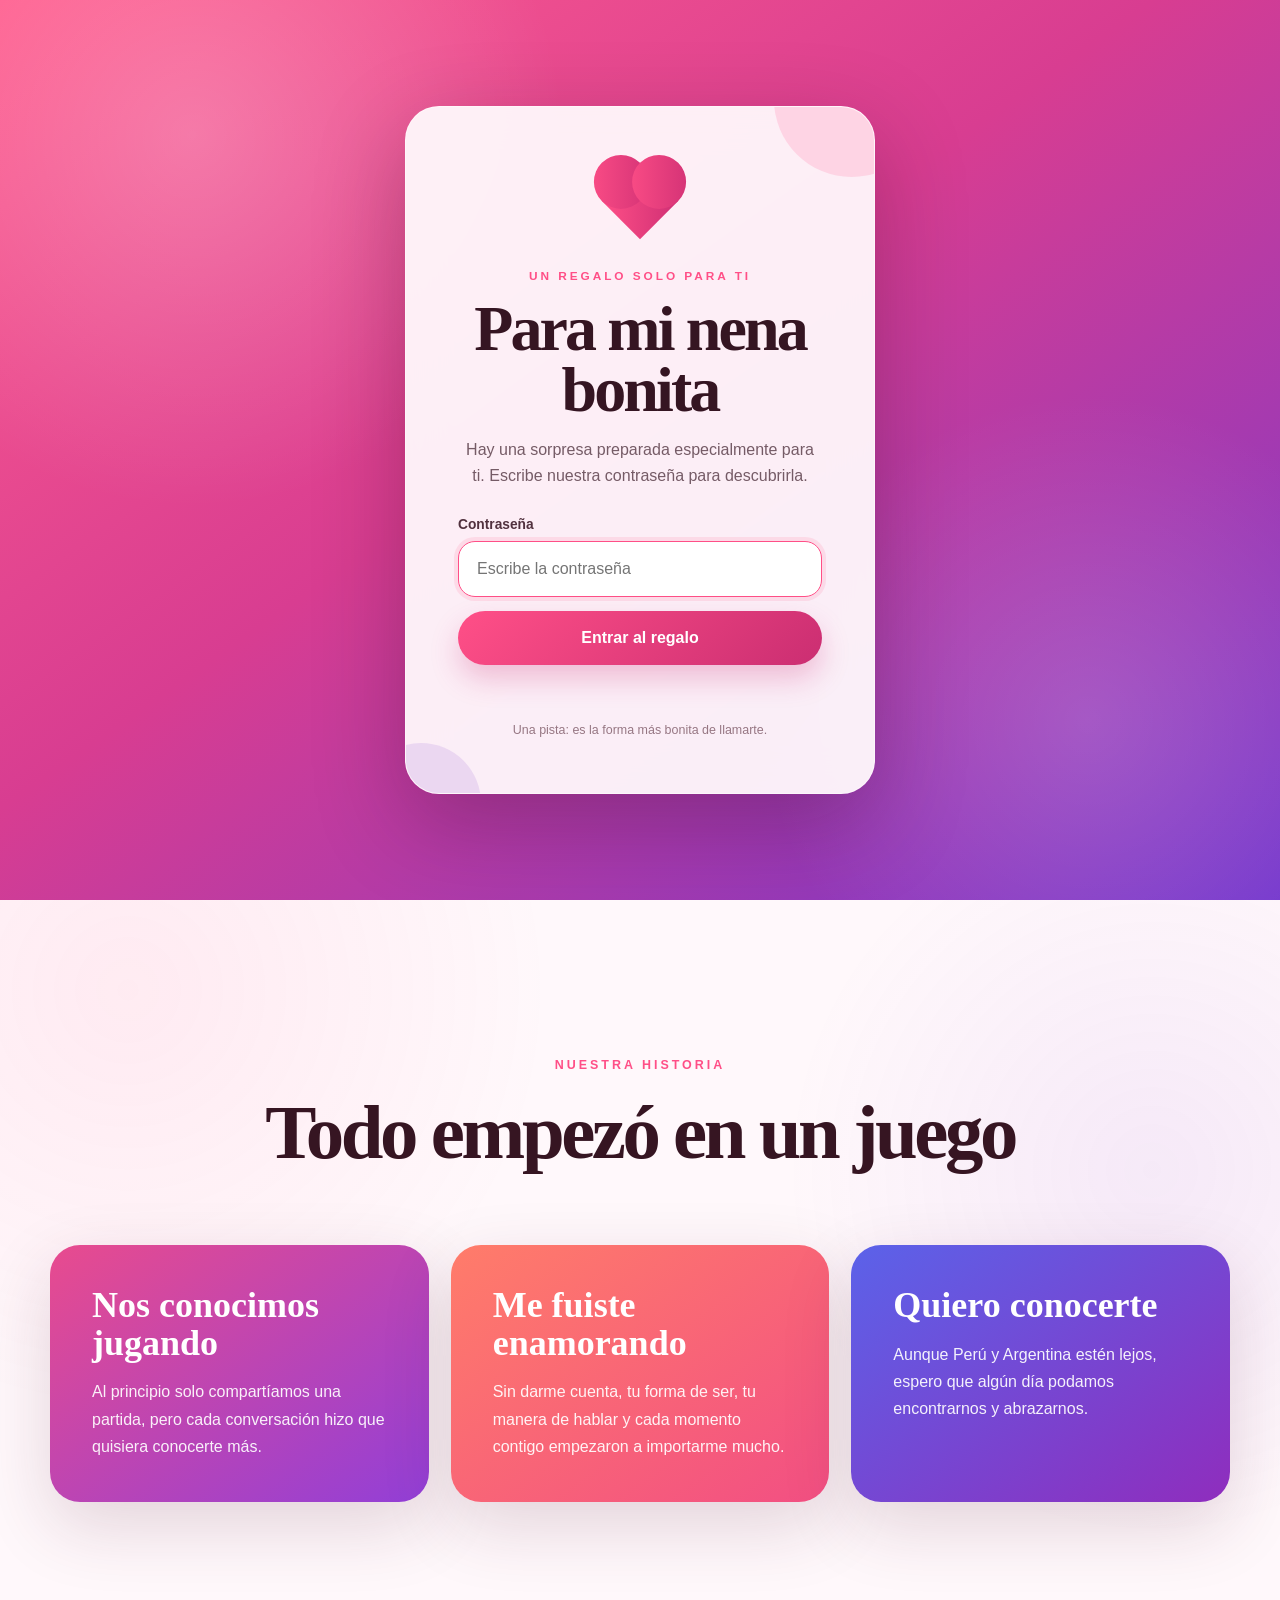
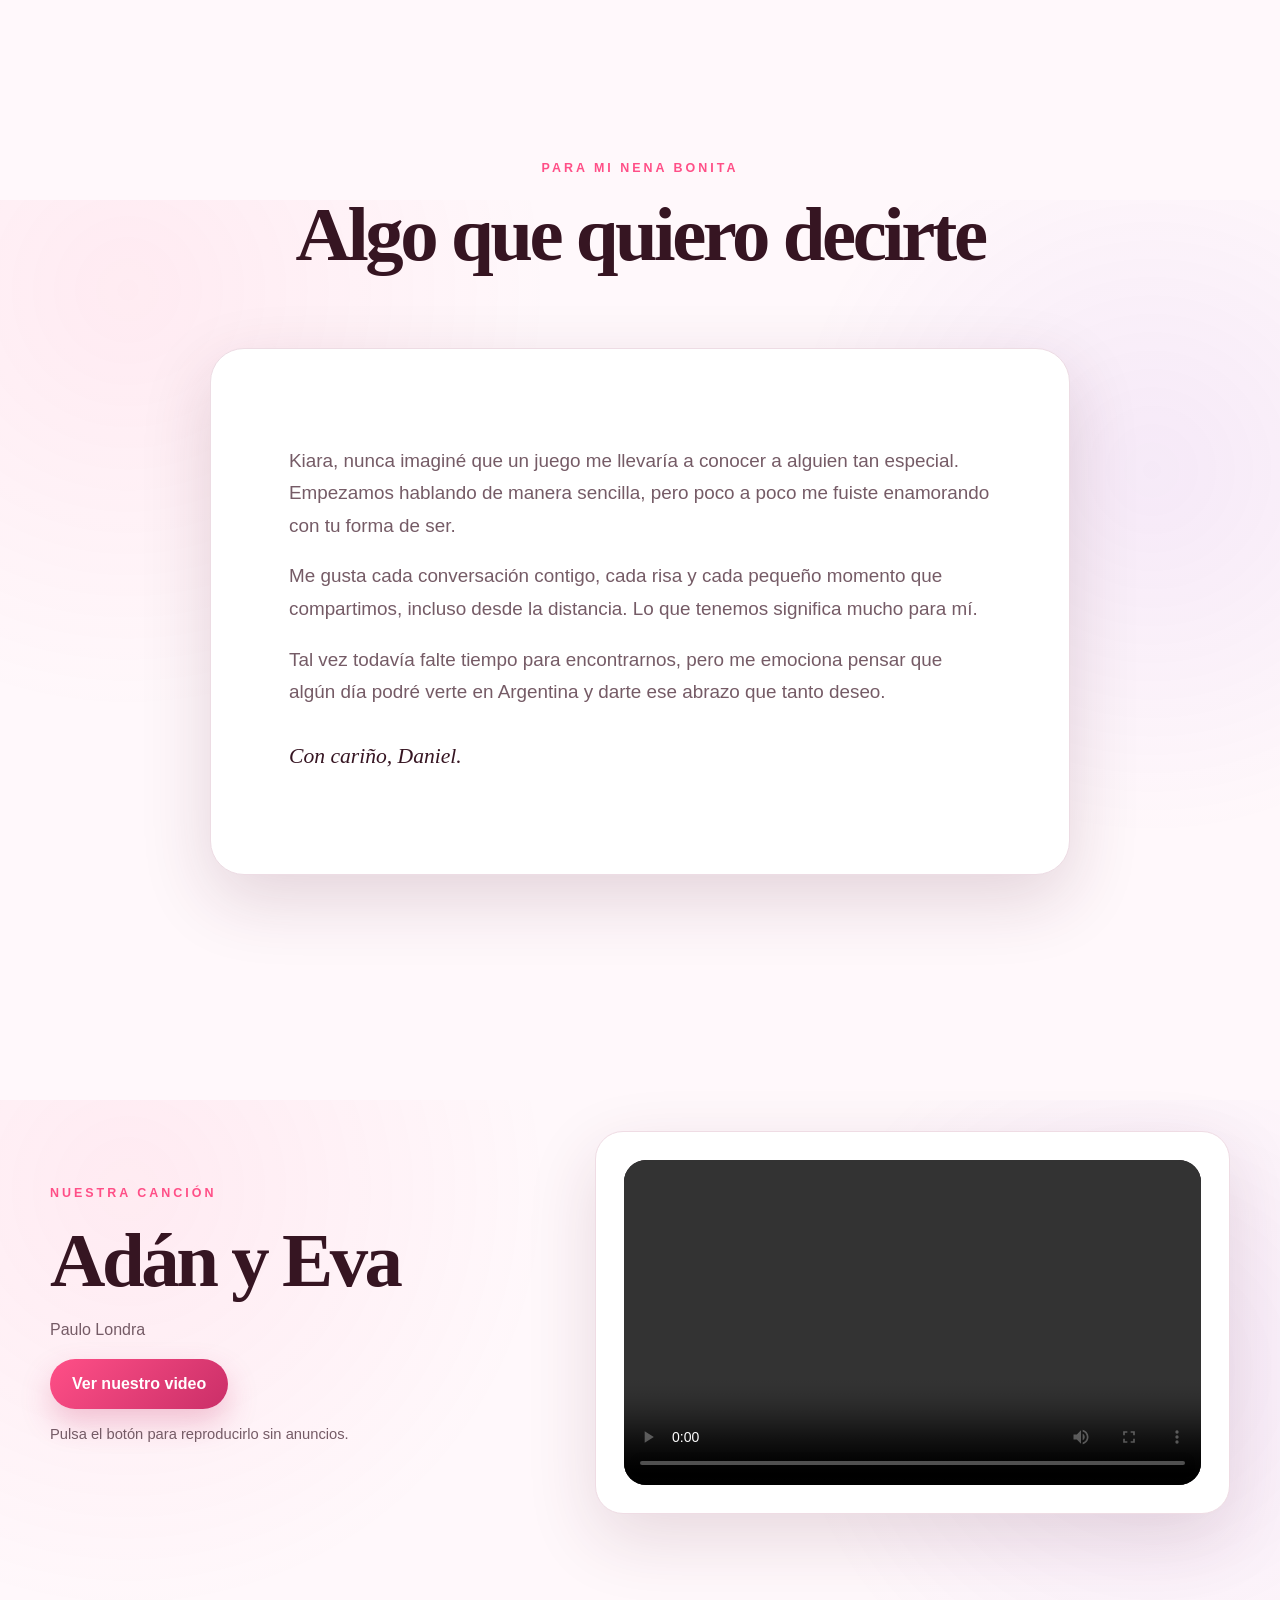
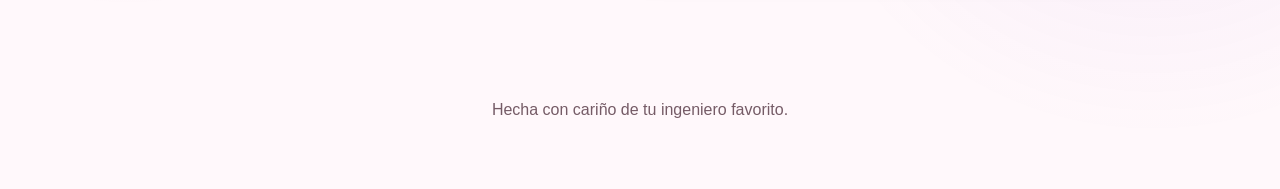
==== index.html @ cc683fae "Reemplazar por el video correcto de Paulo Londra" ====
<!doctype html>
<html lang="es">
<head>
    <meta charset="utf-8">
    <meta http-equiv="Cache-Control" content="no-cache, no-store, must-revalidate">
    <meta http-equiv="Pragma" content="no-cache">
    <meta http-equiv="Expires" content="0">
    <meta name="viewport" content="width=device-width, initial-scale=1, viewport-fit=cover">
    <meta name="theme-color" content="#ff4f87">
    <title>Para mi nena bonita</title>

    <style>
        :root {
            --bg: #fff8fb;
            --paper: #ffffff;
            --ink: #361522;
            --muted: #755b66;
            --pink: #ff4f87;
            --pink-dark: #ca2f68;
            --purple: #863bd4;
            --line: #eddce4;
            --shadow: 0 24px 70px rgba(82, 26, 51, 0.16);
        }

        * {
            box-sizing: border-box;
        }

        html {
            scroll-behavior: smooth;
            -webkit-text-size-adjust: 100%;
        }

        body {
            margin: 0;
            min-width: 280px;
            overflow-x: hidden;
            color: var(--ink);
            background:
                radial-gradient(circle at 10% 10%, rgba(255, 79, 135, 0.08), transparent 30%),
                radial-gradient(circle at 90% 30%, rgba(134, 59, 212, 0.08), transparent 28%),
                var(--bg);
            font-family: Arial, Helvetica, sans-serif;
        }

        a {
            color: inherit;
            text-decoration: none;
        }

        button {
            border: 0;
            cursor: pointer;
            font: inherit;
        }

        .topbar {
            position: sticky;
            top: 0;
            z-index: 20;
            display: flex;
            align-items: center;
            justify-content: space-between;
            gap: 16px;
            width: 100%;
            padding: 18px clamp(18px, 6vw, 90px);
            border-bottom: 1px solid rgba(54, 21, 34, 0.08);
            background: rgba(255, 248, 251, 0.94);
            backdrop-filter: blur(16px);
        }

        .brand {
            font-family: Georgia, "Times New Roman", serif;
            font-size: clamp(1.3rem, 3vw, 1.9rem);
            font-weight: 700;
        }

        .nav {
            display: flex;
            flex-wrap: wrap;
            align-items: center;
            justify-content: flex-end;
            gap: 12px;
        }

        .nav a {
            padding: 10px 14px;
            border-radius: 999px;
            background: var(--paper);
            border: 1px solid var(--line);
            font-size: 0.9rem;
            font-weight: 700;
        }

        .hero,
        .section {
            width: min(1180px, calc(100% - 32px));
            margin: 0 auto;
        }

        .hero {
            display: grid;
            grid-template-columns: 1.05fr 0.95fr;
            align-items: center;
            gap: clamp(30px, 6vw, 85px);
            min-height: calc(100vh - 78px);
            padding: clamp(65px, 9vw, 125px) 0;
        }

        .eyebrow {
            margin: 0 0 18px;
            color: var(--pink);
            font-size: 0.78rem;
            font-weight: 800;
            letter-spacing: 0.24em;
        }

        h1,
        h2,
        h3 {
            margin-top: 0;
            font-family: Georgia, "Times New Roman", serif;
        }

        h1 {
            margin-bottom: 24px;
            font-size: clamp(3.2rem, 8vw, 7rem);
            line-height: 0.92;
            letter-spacing: -0.055em;
        }

        h1 span {
            color: #9c1d64;
            font-style: italic;
        }

        h2 {
            margin-bottom: 18px;
            font-size: clamp(2.5rem, 6vw, 5rem);
            line-height: 0.98;
            letter-spacing: -0.045em;
        }

        h3 {
            margin-bottom: 10px;
            font-size: clamp(1.55rem, 3vw, 2.25rem);
            line-height: 1.05;
        }

        p {
            line-height: 1.7;
        }

        .lead {
            max-width: 690px;
            margin: 0;
            color: var(--muted);
            font-size: clamp(1.05rem, 2vw, 1.25rem);
        }

        .actions {
            display: flex;
            flex-wrap: wrap;
            gap: 14px;
            margin-top: 30px;
        }

        .primary,
        .secondary {
            display: inline-flex;
            align-items: center;
            justify-content: center;
            min-height: 50px;
            padding: 14px 22px;
            border-radius: 999px;
            font-weight: 700;
            text-align: center;
        }

        .primary {
            color: #ffffff;
            background: linear-gradient(135deg, var(--pink), var(--pink-dark));
            box-shadow: 0 14px 30px rgba(202, 47, 104, 0.25);
        }

        .secondary {
            background: var(--paper);
            border: 1px solid var(--line);
        }

        .hero-art {
            position: relative;
            display: grid;
            place-items: center;
            min-height: 470px;
            border-radius: 38px;
            overflow: hidden;
            background: linear-gradient(145deg, #e84a8d, #8a3bd7);
            box-shadow: var(--shadow);
        }

        .heart,
        .heart-small {
            position: relative;
            transform: rotate(-45deg);
            background: #fffafb;
        }

        .heart::before,
        .heart::after,
        .heart-small::before,
        .heart-small::after {
            content: "";
            position: absolute;
            border-radius: 50%;
            background: inherit;
        }

        .heart {
            width: 170px;
            height: 170px;
        }

        .heart::before {
            width: 170px;
            height: 170px;
            top: -85px;
            left: 0;
        }

        .heart::after {
            width: 170px;
            height: 170px;
            left: 85px;
            top: 0;
        }

        .heart-small {
            position: absolute;
            width: 28px;
            height: 28px;
            opacity: 0.85;
        }

        .heart-small::before,
        .heart-small::after {
            width: 28px;
            height: 28px;
        }

        .heart-small::before {
            top: -14px;
        }

        .heart-small::after {
            left: 14px;
        }

        .heart-small.one {
            top: 68px;
            right: 78px;
        }

        .heart-small.two {
            bottom: 100px;
            left: 65px;
        }

        .route {
            position: absolute;
            left: 34px;
            right: 34px;
            bottom: 28px;
            display: flex;
            align-items: center;
            gap: 12px;
            color: #ffffff;
            font-weight: 700;
        }

        .route-line {
            flex: 1;
            height: 1px;
            background: rgba(255, 255, 255, 0.65);
        }

        .section {
            padding: clamp(75px, 10vw, 135px) 0;
        }

        .section-heading {
            max-width: 900px;
            margin: 0 auto clamp(42px, 6vw, 75px);
            text-align: center;
        }

        .story-grid {
            display: grid;
            grid-template-columns: repeat(3, minmax(0, 1fr));
            gap: 22px;
        }

        .story-card {
            min-width: 0;
            padding: clamp(26px, 4vw, 42px);
            border-radius: 30px;
            color: #ffffff;
            box-shadow: var(--shadow);
        }

        .story-card:nth-child(1) {
            background: linear-gradient(145deg, #e84b8e, #923fd7);
        }

        .story-card:nth-child(2) {
            background: linear-gradient(145deg, #ff7c6a, #f24f83);
        }

        .story-card:nth-child(3) {
            background: linear-gradient(145deg, #5b62e9, #8f2dbd);
        }

        .story-card p {
            margin-bottom: 0;
            color: rgba(255, 255, 255, 0.92);
        }

        .letter {
            width: min(860px, 100%);
            margin: 0 auto;
            padding: clamp(32px, 7vw, 78px);
            border: 1px solid var(--line);
            border-radius: 34px;
            background: var(--paper);
            box-shadow: var(--shadow);
        }

        .letter p {
            color: var(--muted);
            font-size: clamp(1.03rem, 2vw, 1.18rem);
        }

        .signature {
            margin-top: 30px;
            color: var(--ink) !important;
            font-family: Georgia, "Times New Roman", serif;
            font-size: 1.35rem !important;
            font-style: italic;
        }

        .song {
            display: grid;
            grid-template-columns: 0.85fr 1.15fr;
            gap: clamp(30px, 6vw, 75px);
            align-items: center;
        }

        .song-copy > p:not(.eyebrow) {
            color: var(--muted);
        }

        .video {
            position: relative;
            width: 100%;
            aspect-ratio: 16 / 9;
            overflow: hidden;
            border-radius: 28px;
            background: linear-gradient(145deg, #ff6d91, #7d39d8);
            box-shadow: var(--shadow);
        }

        .video iframe {
            position: absolute;
            inset: 0;
            width: 100%;
            height: 100%;
            border: 0;
        }

        footer {
            padding: 38px 18px 50px;
            text-align: center;
            color: var(--muted);
        }

        @media (max-width: 900px) {
            .hero,
            .song {
                grid-template-columns: 1fr;
            }

            .hero {
                min-height: auto;
            }

            .story-grid {
                grid-template-columns: 1fr;
            }
        }

        @media (max-width: 650px) {
            .topbar {
                align-items: flex-start;
                padding: 15px 16px;
            }

            .nav {
                gap: 8px;
            }

            .nav a {
                padding: 9px 11px;
                font-size: 0.8rem;
            }

            .hero,
            .section {
                width: min(100% - 24px, 1180px);
            }

            .hero {
                padding: 58px 0;
            }

            h1 {
                font-size: clamp(3rem, 17vw, 5rem);
            }

            .actions {
                flex-direction: column;
            }

            .primary,
            .secondary {
                width: 100%;
            }

            .hero-art {
                min-height: 330px;
                border-radius: 26px;
            }

            .heart {
                width: 105px;
                height: 105px;
            }

            .heart::before,
            .heart::after {
                width: 105px;
                height: 105px;
            }

            .heart::before {
                top: -52px;
            }

            .heart::after {
                left: 52px;
            }

            .route {
                left: 20px;
                right: 20px;
                bottom: 22px;
                font-size: 0.85rem;
            }

            .section {
                padding: 75px 0;
            }

            .letter,
            .story-card,
            .video {
                border-radius: 23px;
            }
        }
    
/* LOGIN-KIARA-CSS-INICIO */

body.login-locked {
    height: 100vh;
    overflow: hidden;
}

.login-gate {
    position: fixed;
    inset: 0;
    z-index: 99999;
    display: grid;
    place-items: center;
    padding: 22px;
    overflow-y: auto;
    background:
        radial-gradient(
            circle at 15% 15%,
            rgba(255, 255, 255, 0.23),
            transparent 28%
        ),
        radial-gradient(
            circle at 85% 80%,
            rgba(255, 255, 255, 0.16),
            transparent 25%
        ),
        linear-gradient(
            145deg,
            #ff5c8d 0%,
            #d83d91 45%,
            #7537cd 100%
        );
    opacity: 1;
    visibility: visible;
    transition:
        opacity 0.65s ease,
        visibility 0.65s ease;
}

.login-gate.is-hidden {
    opacity: 0;
    visibility: hidden;
    pointer-events: none;
}

.login-card {
    position: relative;
    width: min(470px, 100%);
    padding: clamp(30px, 7vw, 52px);
    overflow: hidden;
    border: 1px solid rgba(255, 255, 255, 0.42);
    border-radius: 34px;
    text-align: center;
    color: #351522;
    background: rgba(255, 250, 252, 0.94);
    box-shadow: 0 30px 90px rgba(43, 7, 29, 0.28);
    backdrop-filter: blur(20px);
}

.login-card::before,
.login-card::after {
    content: "";
    position: absolute;
    border-radius: 50%;
    pointer-events: none;
}

.login-card::before {
    width: 155px;
    height: 155px;
    top: -85px;
    right: -55px;
    background: rgba(255, 79, 135, 0.16);
}

.login-card::after {
    width: 120px;
    height: 120px;
    bottom: -70px;
    left: -45px;
    background: rgba(125, 55, 210, 0.13);
}

.login-heart {
    position: relative;
    width: 54px;
    height: 54px;
    margin: 15px auto 38px;
    transform: rotate(-45deg);
    background: linear-gradient(135deg, #ff4f87, #cf2f74);
}

.login-heart::before,
.login-heart::after {
    content: "";
    position: absolute;
    width: 54px;
    height: 54px;
    border-radius: 50%;
    background: inherit;
}

.login-heart::before {
    top: -27px;
    left: 0;
}

.login-heart::after {
    top: 0;
    left: 27px;
}

.login-small-title {
    position: relative;
    z-index: 2;
    margin: 0 0 12px;
    color: #ff4f87;
    font-family: Arial, Helvetica, sans-serif;
    font-size: 0.74rem;
    font-weight: 800;
    letter-spacing: 0.25em;
}

.login-title {
    position: relative;
    z-index: 2;
    margin: 0 0 16px;
    font-family: Georgia, "Times New Roman", serif;
    font-size: clamp(2.5rem, 9vw, 4rem);
    line-height: 0.96;
    letter-spacing: -0.045em;
}

.login-description {
    position: relative;
    z-index: 2;
    max-width: 350px;
    margin: 0 auto 28px;
    color: #755b66;
    font-size: 1rem;
    line-height: 1.65;
}

.login-form {
    position: relative;
    z-index: 2;
}

.login-label {
    display: block;
    margin-bottom: 9px;
    color: #51313e;
    font-size: 0.86rem;
    font-weight: 700;
    text-align: left;
}

.login-password {
    display: block;
    width: 100%;
    height: 56px;
    padding: 0 18px;
    outline: none;
    border: 1px solid #ead7df;
    border-radius: 17px;
    color: #351522;
    background: #ffffff;
    font-size: 1rem;
    transition:
        border-color 0.25s ease,
        box-shadow 0.25s ease,
        transform 0.25s ease;
}

.login-password:focus {
    border-color: #ff4f87;
    box-shadow: 0 0 0 4px rgba(255, 79, 135, 0.13);
}

.login-password.login-error-input {
    border-color: #d52b63;
    animation: login-shake 0.36s ease;
}

.login-submit {
    width: 100%;
    min-height: 54px;
    margin-top: 14px;
    padding: 14px 22px;
    border: 0;
    border-radius: 999px;
    color: #ffffff;
    background: linear-gradient(135deg, #ff4f87, #cb2e72);
    box-shadow: 0 14px 28px rgba(203, 46, 114, 0.26);
    font: inherit;
    font-weight: 800;
    cursor: pointer;
    transition:
        transform 0.2s ease,
        box-shadow 0.2s ease;
}

.login-submit:hover {
    transform: translateY(-2px);
    box-shadow: 0 18px 34px rgba(203, 46, 114, 0.32);
}

.login-submit:active {
    transform: translateY(0);
}

.login-message {
    min-height: 22px;
    margin: 13px 0 0;
    color: #c3265d;
    font-size: 0.88rem;
    font-weight: 700;
    opacity: 0;
    transition: opacity 0.2s ease;
}

.login-message.is-visible {
    opacity: 1;
}

.login-hint {
    position: relative;
    z-index: 2;
    margin: 18px 0 0;
    color: #967783;
    font-size: 0.78rem;
}

@keyframes login-shake {
    0%,
    100% {
        transform: translateX(0);
    }

    25% {
        transform: translateX(-7px);
    }

    50% {
        transform: translateX(7px);
    }

    75% {
        transform: translateX(-4px);
    }
}

@media (max-width: 500px) {
    .login-gate {
        padding: 14px;
    }

    .login-card {
        padding: 35px 22px;
        border-radius: 27px;
    }

    .login-title {
        font-size: clamp(2.35rem, 13vw, 3.3rem);
    }
}

/* LOGIN-KIARA-CSS-FIN */
</style>
<link rel="stylesheet" href="paulo-video.css?v=10">
</head>

<body class="login-locked">
<!-- LOGIN-KIARA-HTML-INICIO -->

<div
    class="login-gate"
    id="loginKiara"
    role="dialog"
    aria-modal="true"
    aria-labelledby="loginKiaraTitle"
>
    <div class="login-card">
        <div class="login-heart" aria-hidden="true"></div>

        <p class="login-small-title">UN REGALO SOLO PARA TI</p>

        <h1 class="login-title" id="loginKiaraTitle">
            Para mi nena bonita
        </h1>

        <p class="login-description">
            Hay una sorpresa preparada especialmente para ti.
            Escribe nuestra contrase&ntilde;a para descubrirla.
        </p>

        <form class="login-form" id="loginKiaraForm">
            <label class="login-label" for="loginKiaraPassword">
                Contrase&ntilde;a
            </label>

            <input
                class="login-password"
                id="loginKiaraPassword"
                type="password"
                placeholder="Escribe la contrase&ntilde;a"
                autocomplete="off"
                required
            >

            <button class="login-submit" type="submit">
                Entrar al regalo
            </button>

            <p
                class="login-message"
                id="loginKiaraMessage"
                aria-live="polite"
            >
                Esa no es nuestra contrase&ntilde;a. Intenta nuevamente.
            </p>
        </form>

        <p class="login-hint">
            Una pista: es la forma m&aacute;s bonita de llamarte.
        </p>
    </div>
</div>

<!-- LOGIN-KIARA-HTML-FIN -->
    <header class="topbar">
        <a class="brand" href="#inicio">Para mi nena bonita</a>

        <nav class="nav">
            <a href="#historia">Nuestra historia</a>
            <a href="#carta">Carta</a>
            <a href="#cancion">Canci&oacute;n</a>
        </nav>
    </header>

    <main>
        <section class="hero" id="inicio">
            <div>
                <p class="eyebrow">UN REGALO ESPECIAL PARA KIARA</p>

                <h1>
                    Nos conocimos jugando.<br>
                    <span>Y de ah&iacute; me enamoraste.</span>
                </h1>

                <p class="lead">
                    Lo que empez&oacute; como una simple partida termin&oacute;
                    convirti&eacute;ndose en conversaciones, sonrisas y sentimientos
                    que no esperaba. Poco a poco te volviste alguien muy especial para m&iacute;.
                </p>

                <div class="actions">
                    <a class="primary" href="#historia">Ver nuestra historia</a>
                    <a class="secondary" href="#cancion">Escuchar nuestra canci&oacute;n</a>
                </div>
            </div>

            <div class="hero-art" aria-hidden="true">
                <div class="heart"></div>
                <div class="heart-small one"></div>
                <div class="heart-small two"></div>

                <div class="route">
                    <span>Per&uacute;</span>
                    <span class="route-line"></span>
                    <span>Argentina</span>
                </div>
            </div>
        </section>

        <section class="section" id="historia">
            <div class="section-heading">
                <p class="eyebrow">NUESTRA HISTORIA</p>
                <h2>Todo empez&oacute; en un juego</h2>
            </div>

            <div class="story-grid">
                <article class="story-card">
                    <h3>Nos conocimos jugando</h3>
                    <p>
                        Al principio solo compart&iacute;amos una partida,
                        pero cada conversaci&oacute;n hizo que quisiera conocerte m&aacute;s.
                    </p>
                </article>

                <article class="story-card">
                    <h3>Me fuiste enamorando</h3>
                    <p>
                        Sin darme cuenta, tu forma de ser, tu manera de hablar
                        y cada momento contigo empezaron a importarme mucho.
                    </p>
                </article>

                <article class="story-card">
                    <h3>Quiero conocerte</h3>
                    <p>
                        Aunque Per&uacute; y Argentina est&eacute;n lejos,
                        espero que alg&uacute;n d&iacute;a podamos encontrarnos y abrazarnos.
                    </p>
                </article>
            </div>
        </section>

        <section class="section" id="carta">
            <div class="section-heading">
                <p class="eyebrow">PARA MI NENA BONITA</p>
                <h2>Algo que quiero decirte</h2>
            </div>

            <div class="letter">
                <p>
                    Kiara, nunca imagin&eacute; que un juego me llevar&iacute;a a conocer
                    a alguien tan especial. Empezamos hablando de manera sencilla,
                    pero poco a poco me fuiste enamorando con tu forma de ser.
                </p>

                <p>
                    Me gusta cada conversaci&oacute;n contigo, cada risa y cada
                    peque&ntilde;o momento que compartimos, incluso desde la distancia.
                    Lo que tenemos significa mucho para m&iacute;.
                </p>

                <p>
                    Tal vez todav&iacute;a falte tiempo para encontrarnos,
                    pero me emociona pensar que alg&uacute;n d&iacute;a podr&eacute; verte
                    en Argentina y darte ese abrazo que tanto deseo.
                </p>

                <p class="signature">Con cari&ntilde;o, Daniel.</p>
            </div>
        </section>

        <section class="section song" id="cancion">
    <div class="song-copy">
        <p class="eyebrow">NUESTRA CANCI&Oacute;N</p>

        <h2>Ad&aacute;n y Eva</h2>

        <p>Paulo Londra</p>

        <button
            class="primary"
            id="playPauloVideo"
            type="button"
        >
            Ver nuestro video
        </button>

        <p
            class="paulo-video-note"
            id="pauloVideoMessage"
        >
            Pulsa el bot&oacute;n para reproducirlo sin anuncios.
        </p>
    </div>

    <div class="paulo-video-card">
        <div class="paulo-video-wrap">
            <video
                class="paulo-video-player"
                id="pauloVideo"
                controls
                playsinline
                preload="metadata"
            >
                <source
                    src="assets/video/adan-y-eva.mp4?v=1784164265"
                    type="video/mp4"
                >

                Tu navegador no puede reproducir este video.
            </video>
        </div>
    </div>
</section>
    </main>

    <footer>
        <p>Hecha con cari&ntilde;o de tu ingeniero favorito.</p>
    </footer>

    <script>
        (function () {
            "use strict";

            var frame = document.getElementById("songFrame");
            var button = document.getElementById("playSong");
            var message = document.getElementById("musicMessage");

            function playSong() {
                frame.src =
                    "https://www.youtube.com/embed/YwodhCjFbQ8" +
                    "?autoplay=1&playsinline=1&rel=0&modestbranding=1";

                message.textContent =
                    "La cancion ya fue cargada. Si no inicia sola, pulsa reproducir dentro del video.";
            }

            button.addEventListener("click", playSong);

            if ("serviceWorker" in navigator) {
                navigator.serviceWorker.getRegistrations().then(function (items) {
                    items.forEach(function (item) {
                        item.unregister();
                    });
                });
            }

            if (window.caches) {
                caches.keys().then(function (keys) {
                    keys.forEach(function (key) {
                        caches.delete(key);
                    });
                });
            }
        })();
    </script>
<script>
/* LOGIN-KIARA-JS-INICIO */

(function () {
    "use strict";

    var passwordCorrecta = "minena";

    var login = document.getElementById("loginKiara");
    var formulario = document.getElementById("loginKiaraForm");
    var password = document.getElementById("loginKiaraPassword");
    var mensaje = document.getElementById("loginKiaraMessage");

    function normalizar(texto) {
        return texto
            .trim()
            .toLowerCase()
            .replace(/\s+/g, " ");
    }

    function abrirRegalo() {
        document.body.classList.remove("login-locked");
        login.classList.add("is-hidden");

        window.setTimeout(function () {
            login.remove();
        }, 700);
    }

    formulario.addEventListener("submit", function (evento) {
        evento.preventDefault();

        if (normalizar(password.value) === passwordCorrecta) {
            mensaje.classList.remove("is-visible");
            password.classList.remove("login-error-input");
            abrirRegalo();
            return;
        }

        mensaje.classList.add("is-visible");
        password.classList.remove("login-error-input");

        void password.offsetWidth;

        password.classList.add("login-error-input");
        password.select();
    });

    password.addEventListener("input", function () {
        mensaje.classList.remove("is-visible");
        password.classList.remove("login-error-input");
    });

    window.setTimeout(function () {
        password.focus();
    }, 400);
})();

/* LOGIN-KIARA-JS-FIN */
</script>
<script src="clave-minena.js?v=4"></script>
<script src="paulo-video.js?v=10"></script>
</body>
</html>
---- paulo-video.css ----
.paulo-video-card {
    width: min(920px, 100%);
    margin: 0 auto;
    padding: clamp(16px, 3vw, 28px);
    border: 1px solid #efdce4;
    border-radius: 28px;
    background: #ffffff;
    box-shadow: 0 24px 70px rgba(86, 27, 53, 0.14);
}

.paulo-video-wrap {
    width: 100%;
    aspect-ratio: 16 / 9;
    overflow: hidden;
    border-radius: 22px;
    background: #160b12;
}

.paulo-video-player {
    display: block;
    width: 100%;
    height: 100%;
    object-fit: contain;
    background: #160b12;
}

.paulo-video-note {
    margin-top: 14px;
    color: #775864;
    font-size: 0.92rem;
    line-height: 1.6;
}

@media (max-width: 650px) {
    .paulo-video-card {
        padding: 12px;
        border-radius: 20px;
    }

    .paulo-video-wrap {
        border-radius: 15px;
    }
}
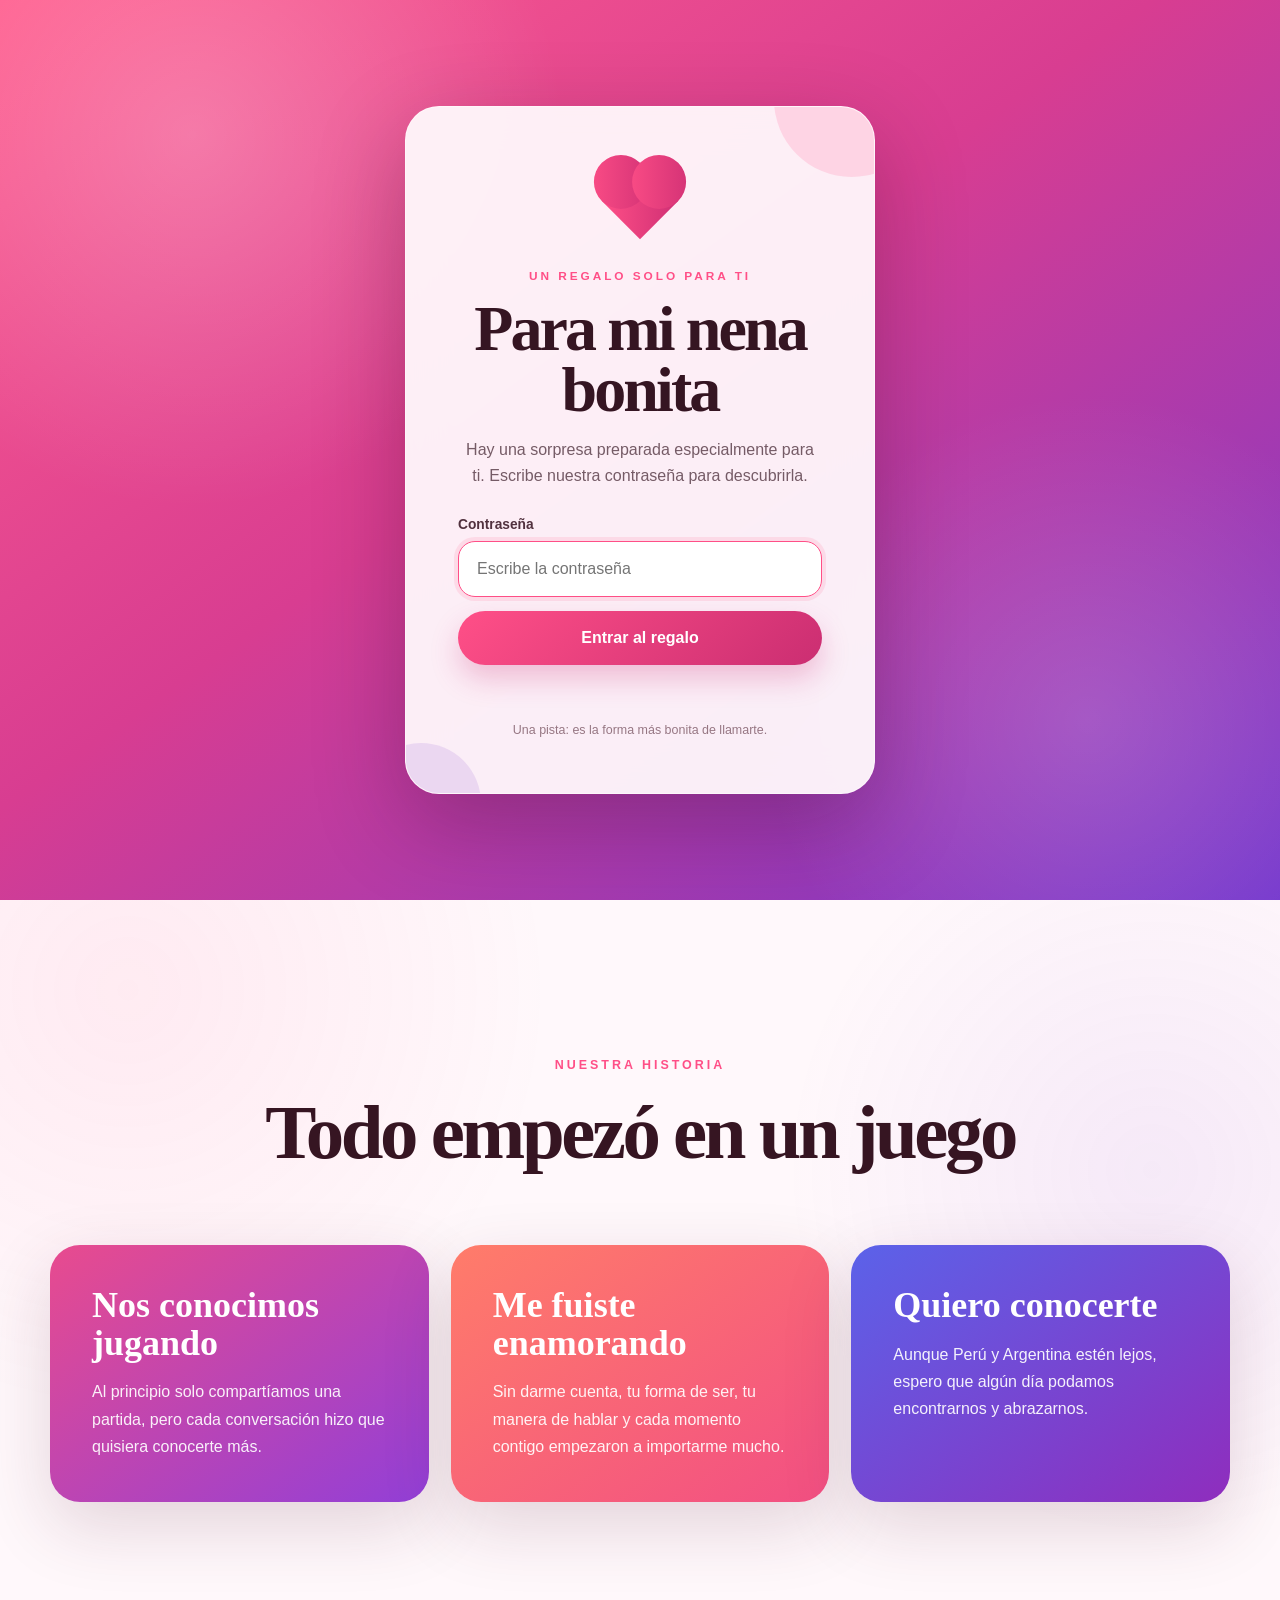
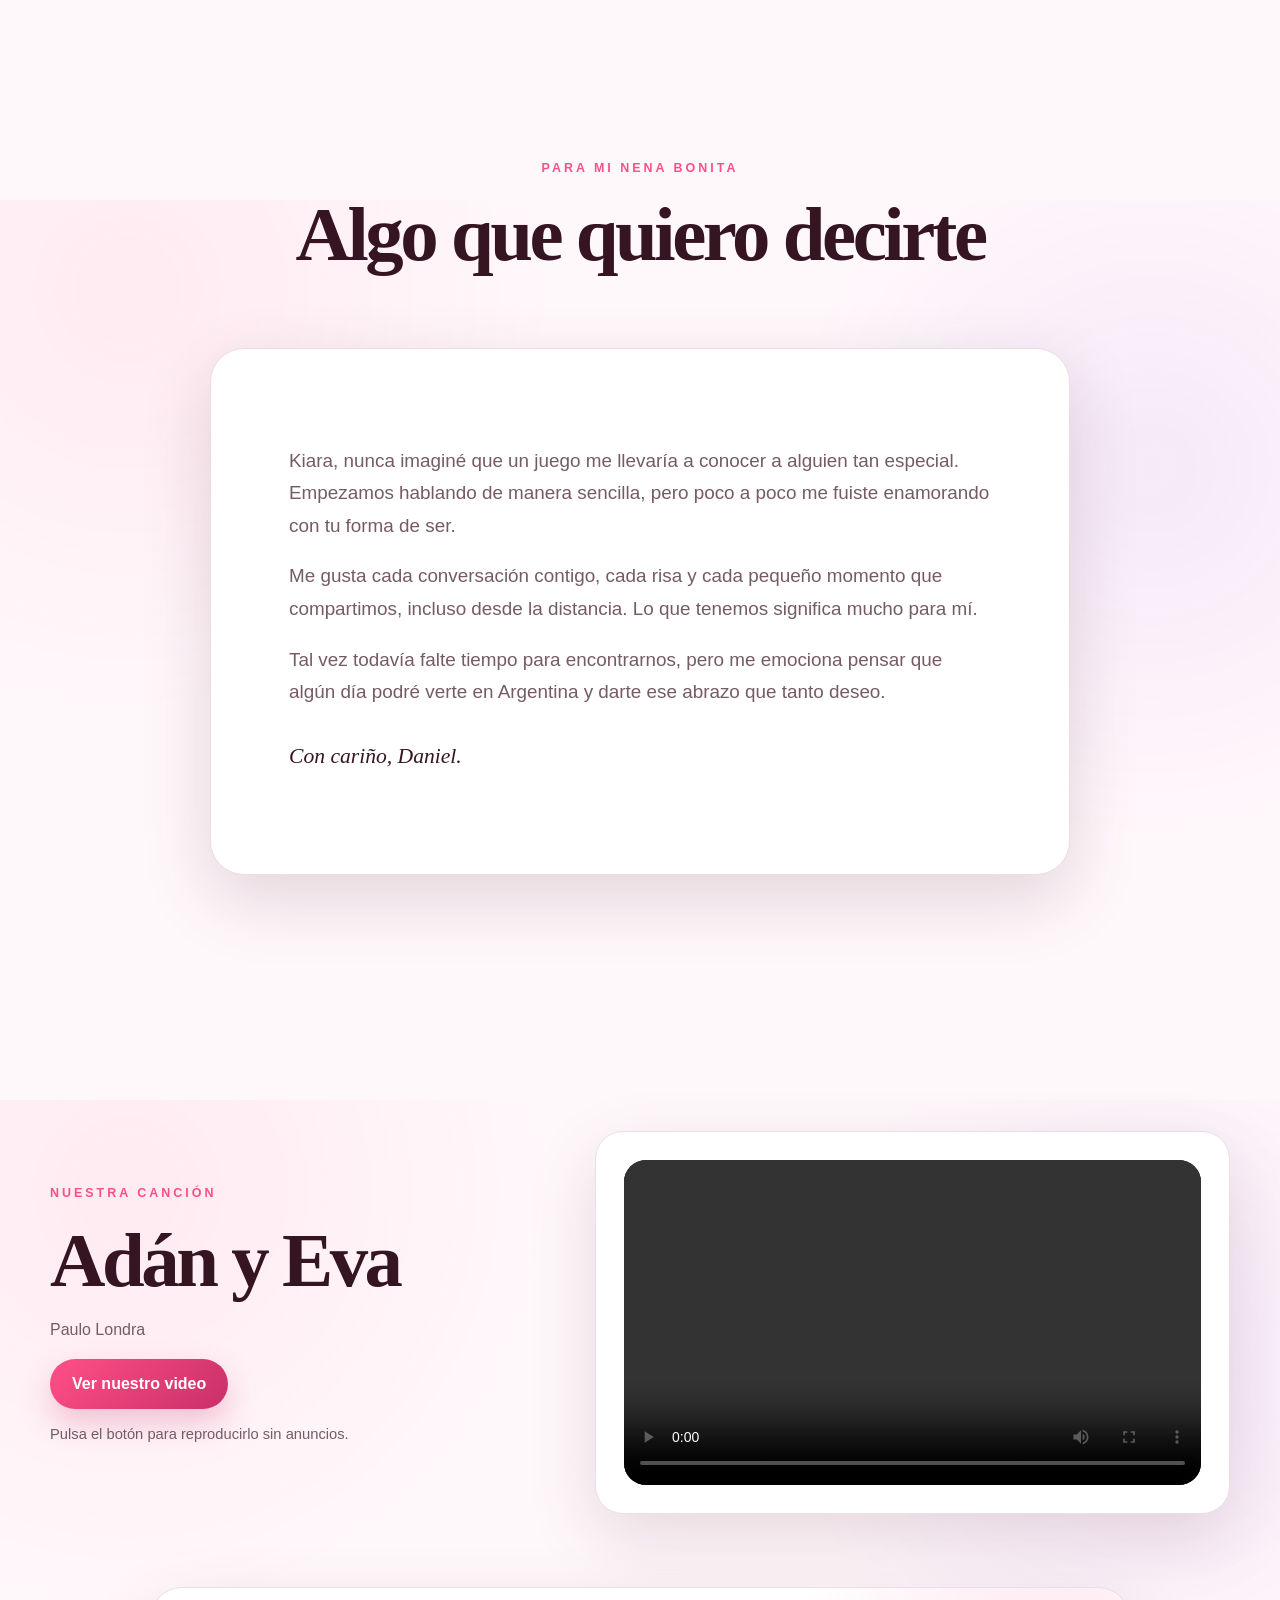
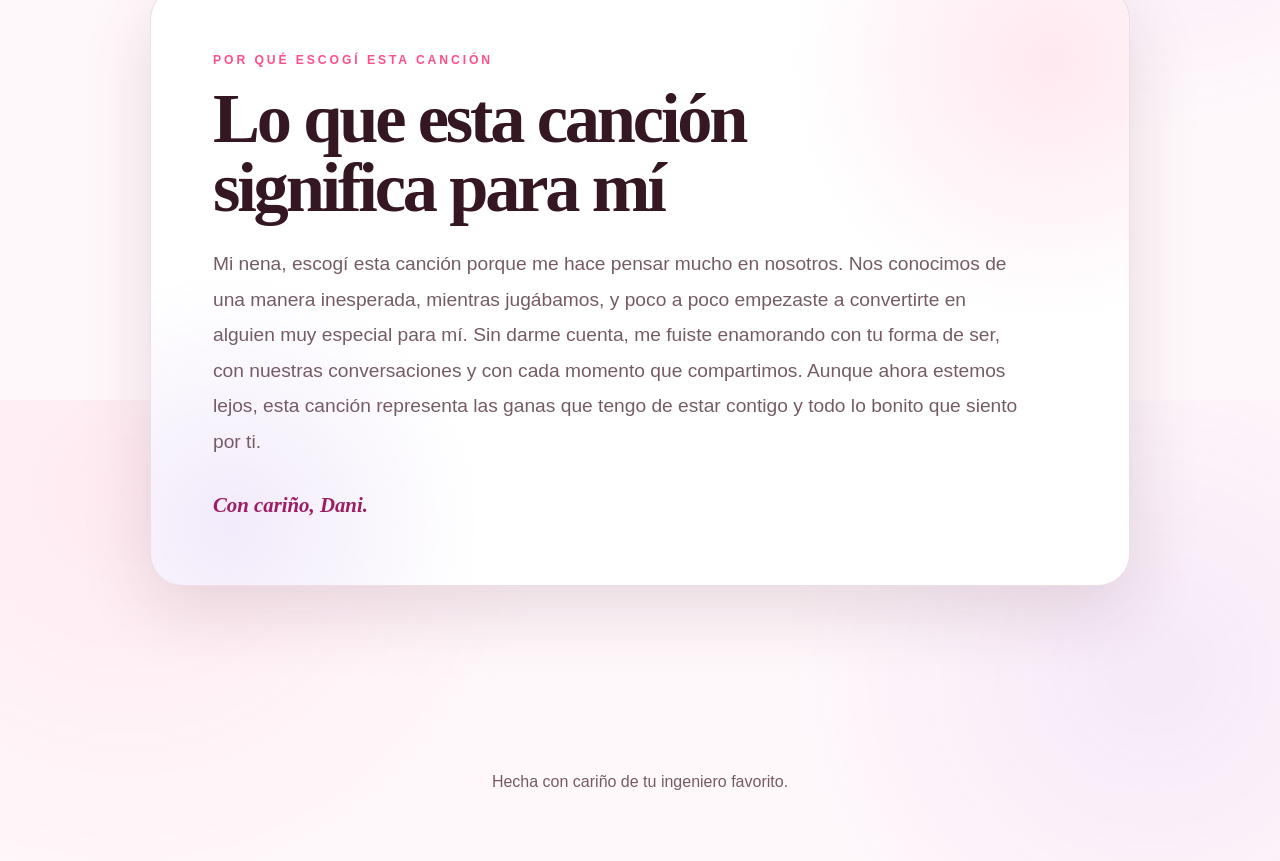
==== commit 1976cb1e: "Agregar mensaje de Dani cerca de la cancion" ====
--- a/index.html
+++ b/index.html
@@ -747,6 +747,7 @@
 /* LOGIN-KIARA-CSS-FIN */
 </style>
 <link rel="stylesheet" href="paulo-video.css?v=10">
+<link rel="stylesheet" href="mensaje-cancion.css?v=1784165528">
 </head>
 
 <body class="login-locked">
@@ -948,7 +949,7 @@
                 preload="metadata"
             >
                 <source
-                    src="assets/video/adan-y-eva.mp4?v=1784164265"
+                    src="assets/video/adan-y-eva.mp4?v=1784165166"
                     type="video/mp4"
                 >
 
@@ -957,6 +958,27 @@
         </div>
     </div>
 </section>
+
+<!-- MENSAJE-CANCION-START -->
+<section class="song-message-section" id="mensaje-cancion">
+    <div class="song-message-card">
+        <p class="song-message-kicker">POR QU&Eacute; ESCOG&Iacute; ESTA CANCI&Oacute;N</p>
+
+        <h2 class="song-message-title">Lo que esta canci&oacute;n significa para m&iacute;</h2>
+
+        <p class="song-message-text">
+            Mi nena, escog&iacute; esta canci&oacute;n porque me hace pensar mucho en nosotros.
+            Nos conocimos de una manera inesperada, mientras jug&aacute;bamos, y poco a poco
+            empezaste a convertirte en alguien muy especial para m&iacute;. Sin darme cuenta,
+            me fuiste enamorando con tu forma de ser, con nuestras conversaciones y con cada
+            momento que compartimos. Aunque ahora estemos lejos, esta canci&oacute;n representa
+            las ganas que tengo de estar contigo y todo lo bonito que siento por ti.
+        </p>
+
+        <p class="song-message-signature">Con cari&ntilde;o, Dani.</p>
+    </div>
+</section>
+<!-- MENSAJE-CANCION-END -->
     </main>
 
     <footer>
--- a/mensaje-cancion.css
+++ b/mensaje-cancion.css
@@ -0,0 +1,69 @@
+/* MENSAJE CERCA DE LA CANCION */
+
+.song-message-section {
+    width: min(980px, calc(100% - 32px));
+    margin: -55px auto 0;
+    padding: 0 0 clamp(75px, 10vw, 135px);
+}
+
+.song-message-card {
+    position: relative;
+    overflow: hidden;
+    padding: clamp(30px, 6vw, 62px);
+    border: 1px solid #efdce4;
+    border-radius: 32px;
+    background:
+        radial-gradient(circle at 92% 12%, rgba(255, 79, 135, 0.13), transparent 25%),
+        radial-gradient(circle at 8% 90%, rgba(127, 56, 213, 0.10), transparent 24%),
+        #ffffff;
+    box-shadow: 0 24px 70px rgba(86, 27, 53, 0.14);
+}
+
+.song-message-kicker {
+    margin: 0 0 14px;
+    color: #ff4f87;
+    font-family: Arial, Helvetica, sans-serif;
+    font-size: 0.76rem;
+    font-weight: 800;
+    letter-spacing: 0.24em;
+}
+
+.song-message-title {
+    max-width: 760px;
+    margin: 0 0 24px;
+    color: #351724;
+    font-family: Georgia, "Times New Roman", serif;
+    font-size: clamp(2.3rem, 5.5vw, 4.7rem);
+    line-height: 0.98;
+    letter-spacing: -0.045em;
+}
+
+.song-message-text {
+    max-width: 820px;
+    margin: 0;
+    color: #755b66;
+    font-family: Arial, Helvetica, sans-serif;
+    font-size: clamp(1.03rem, 2vw, 1.2rem);
+    line-height: 1.85;
+}
+
+.song-message-signature {
+    margin: 28px 0 0;
+    color: #9c1d64;
+    font-family: Georgia, "Times New Roman", serif;
+    font-size: 1.3rem;
+    font-style: italic;
+    font-weight: 700;
+}
+
+@media (max-width: 650px) {
+    .song-message-section {
+        width: min(100% - 24px, 980px);
+        margin-top: -25px;
+    }
+
+    .song-message-card {
+        padding: 30px 22px;
+        border-radius: 23px;
+    }
+}
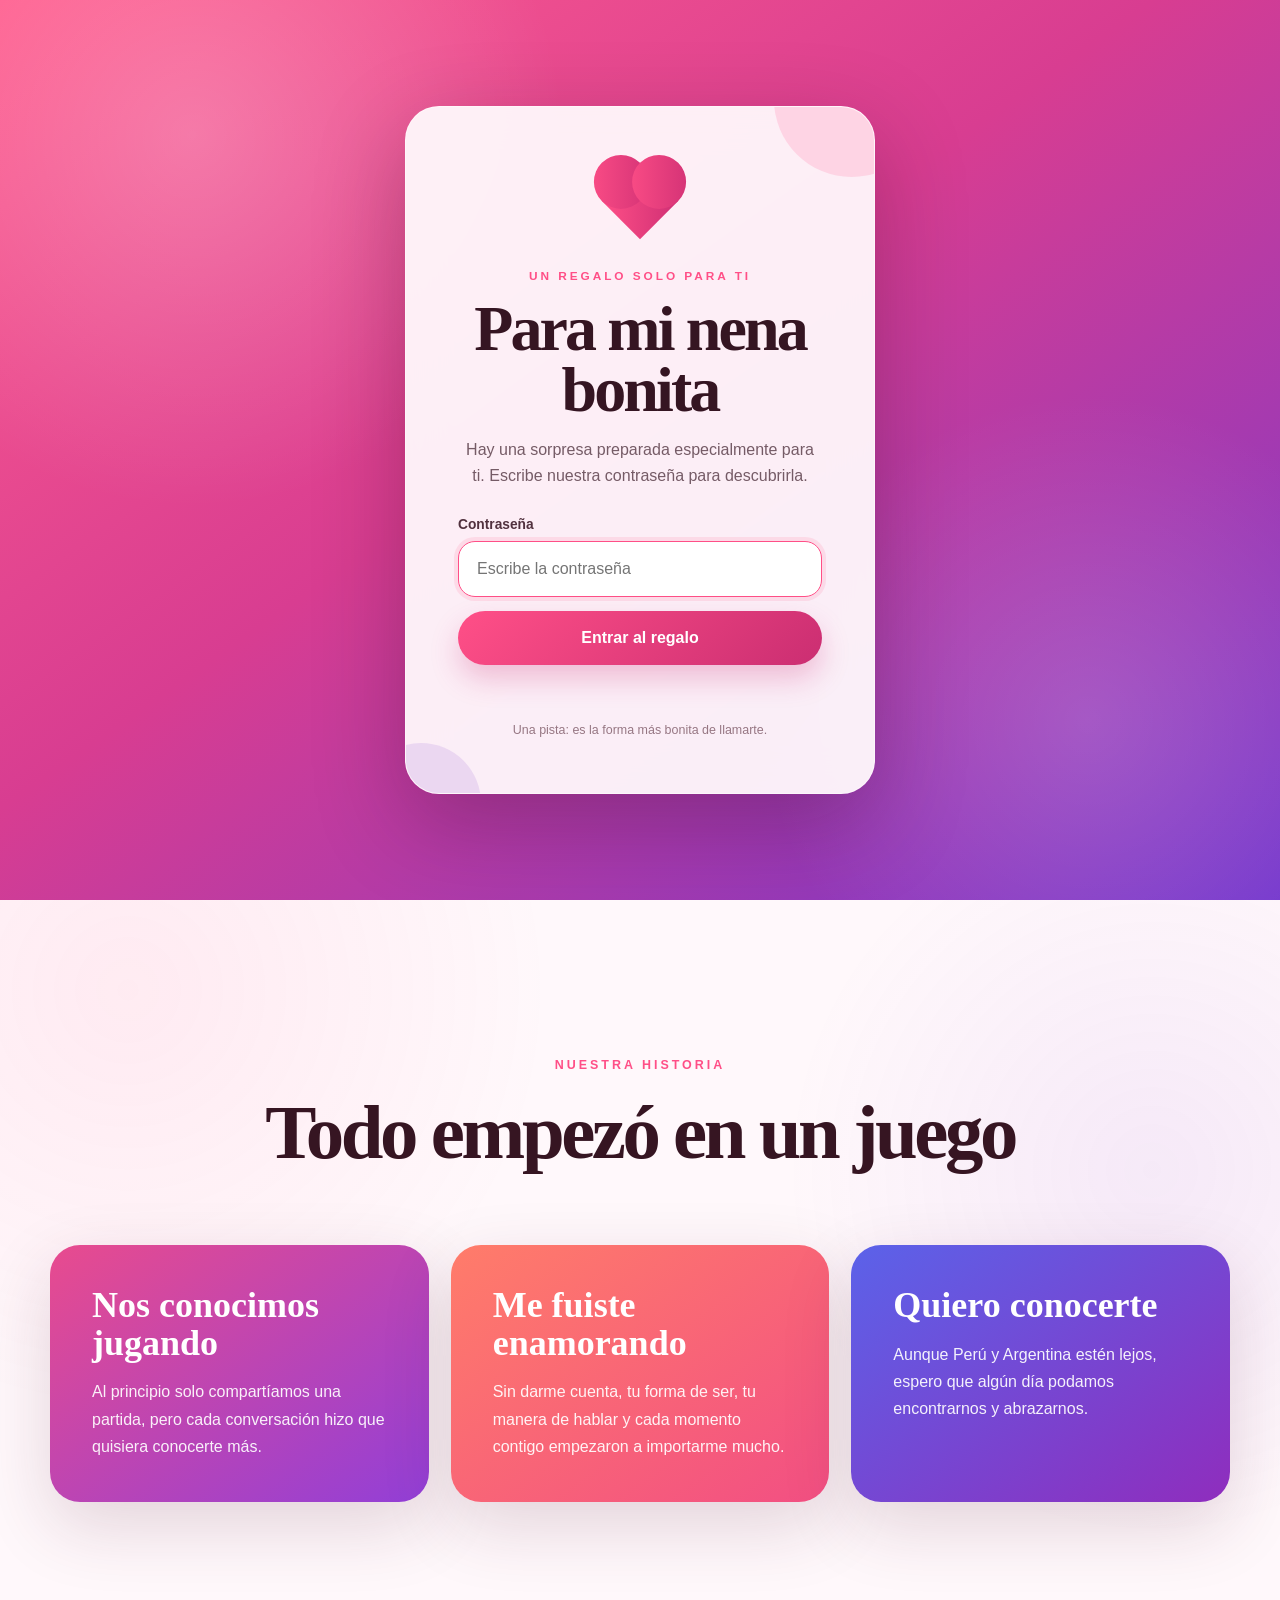
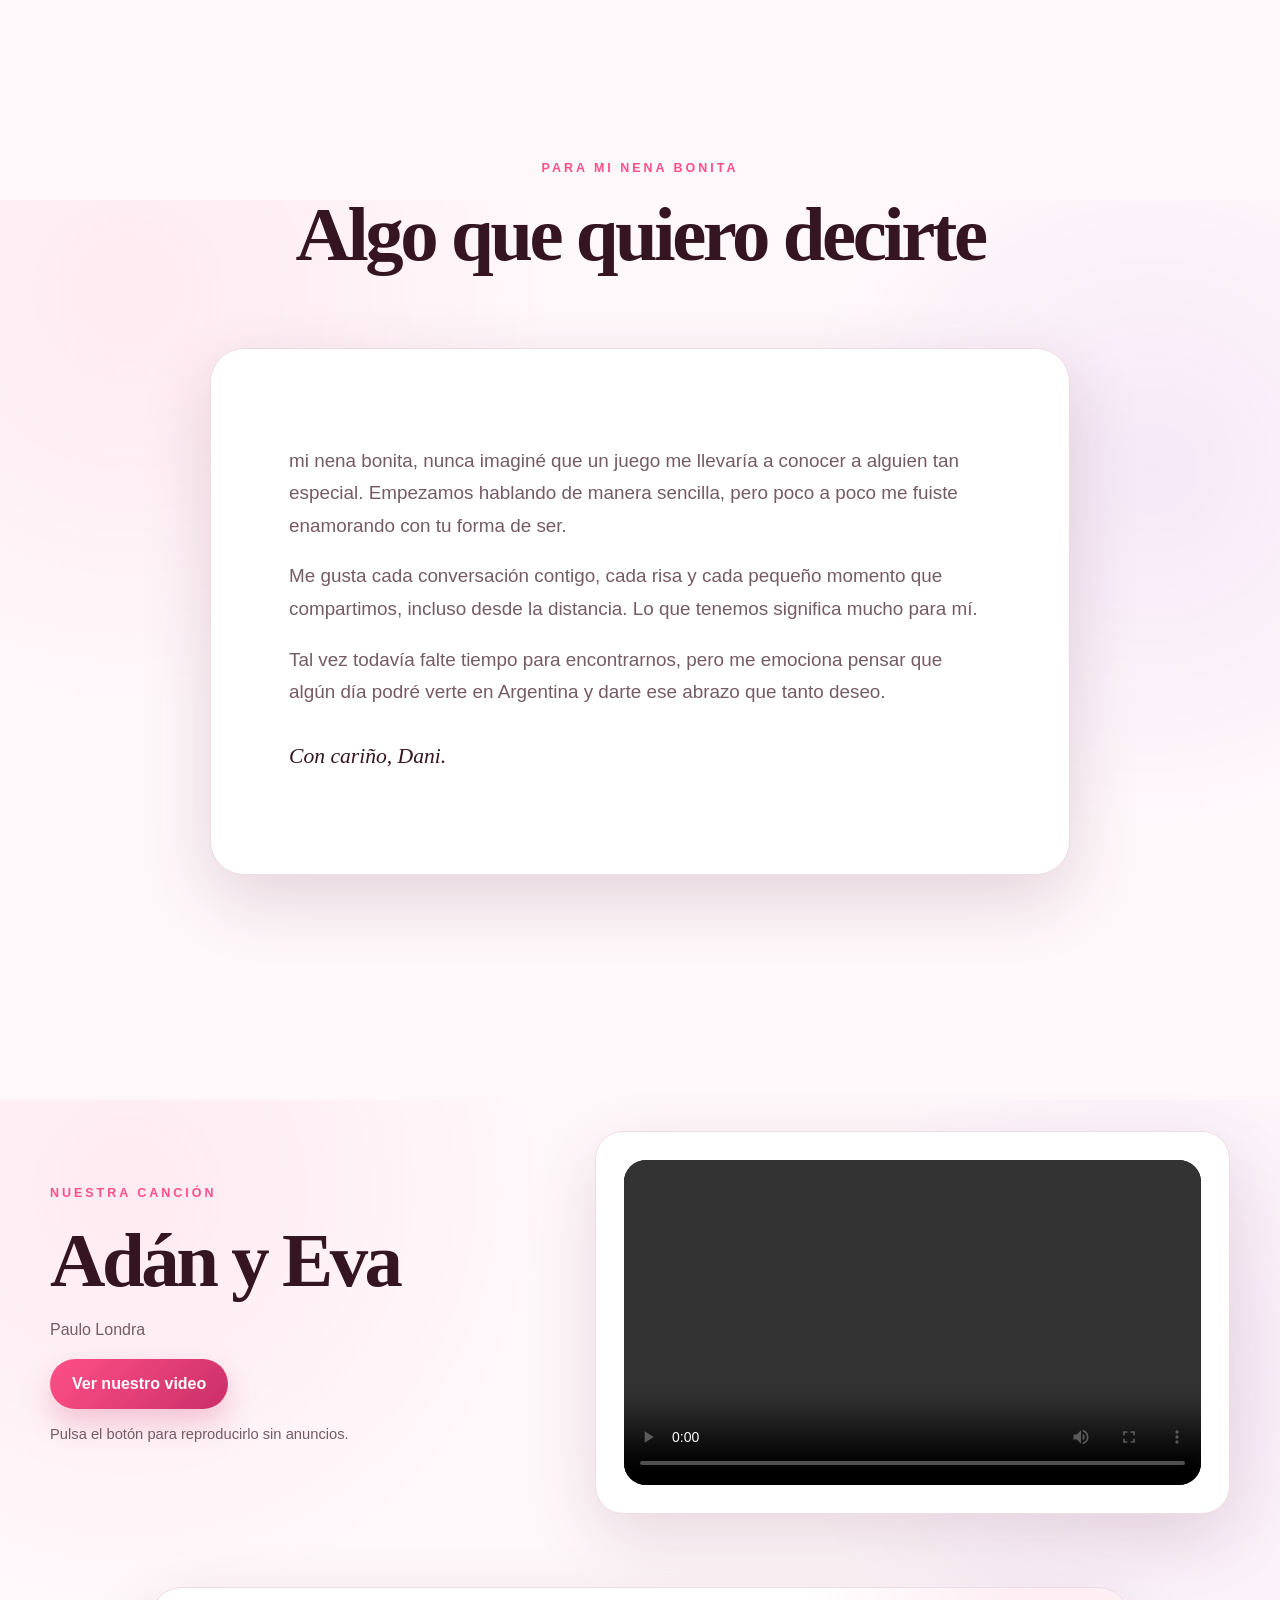
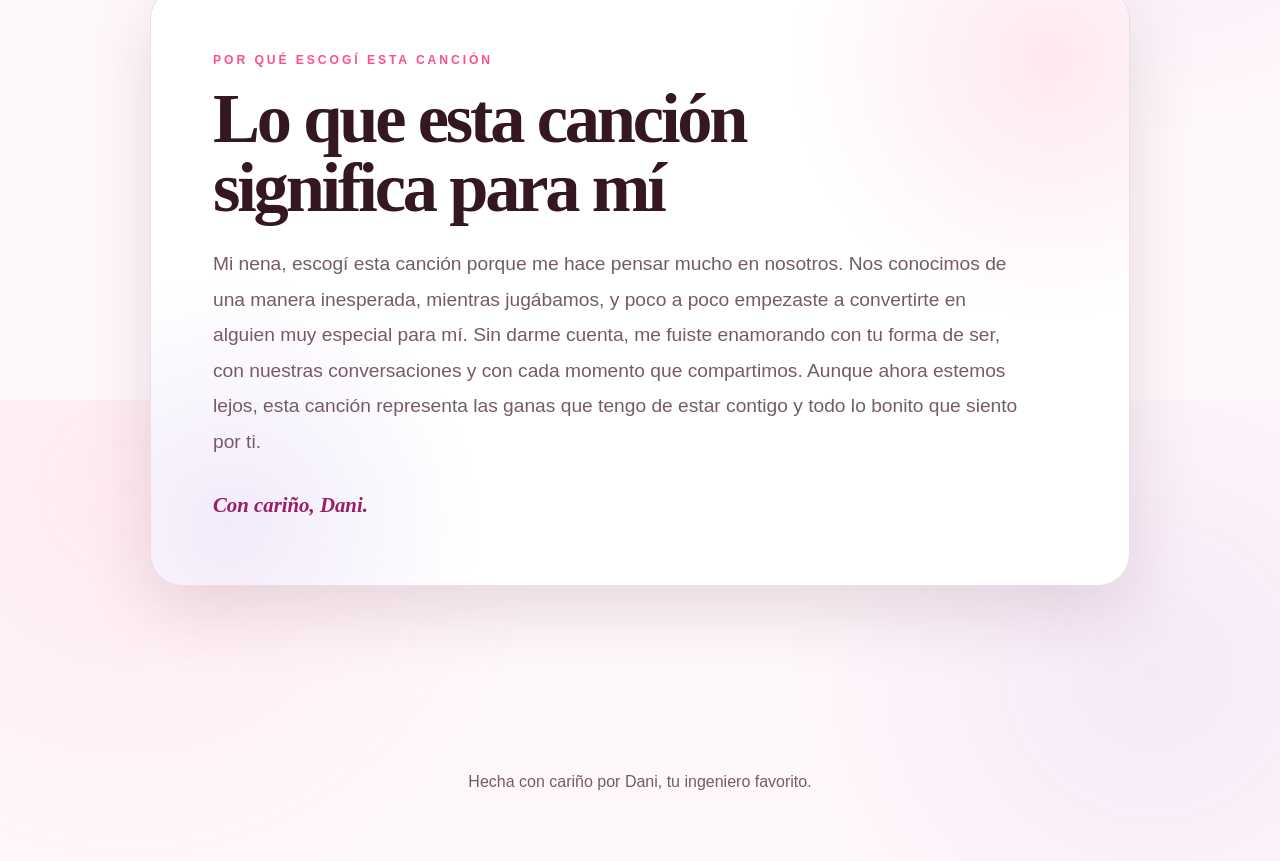
==== commit 8d33cdeb: "Usar Dani y mi nena bonita en toda la pagina" ====
--- a/index.html
+++ b/index.html
@@ -477,7 +477,7 @@
             }
         }
     
-/* LOGIN-KIARA-CSS-INICIO */
+/* LOGIN-mi nena bonita-CSS-INICIO */
 
 body.login-locked {
     height: 100vh;
@@ -744,14 +744,14 @@
     }
 }
 
-/* LOGIN-KIARA-CSS-FIN */
+/* LOGIN-mi nena bonita-CSS-FIN */
 </style>
 <link rel="stylesheet" href="paulo-video.css?v=10">
 <link rel="stylesheet" href="mensaje-cancion.css?v=1784165528">
 </head>
 
 <body class="login-locked">
-<!-- LOGIN-KIARA-HTML-INICIO -->
+<!-- LOGIN-mi nena bonita-HTML-INICIO -->
 
 <div
     class="login-gate"
@@ -807,7 +807,7 @@
     </div>
 </div>
 
-<!-- LOGIN-KIARA-HTML-FIN -->
+<!-- LOGIN-mi nena bonita-HTML-FIN -->
     <header class="topbar">
         <a class="brand" href="#inicio">Para mi nena bonita</a>
 
@@ -821,7 +821,7 @@
     <main>
         <section class="hero" id="inicio">
             <div>
-                <p class="eyebrow">UN REGALO ESPECIAL PARA KIARA</p>
+                <p class="eyebrow">UN REGALO ESPECIAL PARA MI NENA BONITA</p>
 
                 <h1>
                     Nos conocimos jugando.<br>
@@ -894,7 +894,7 @@
 
             <div class="letter">
                 <p>
-                    Kiara, nunca imagin&eacute; que un juego me llevar&iacute;a a conocer
+                    mi nena bonita, nunca imagin&eacute; que un juego me llevar&iacute;a a conocer
                     a alguien tan especial. Empezamos hablando de manera sencilla,
                     pero poco a poco me fuiste enamorando con tu forma de ser.
                 </p>
@@ -911,7 +911,7 @@
                     en Argentina y darte ese abrazo que tanto deseo.
                 </p>
 
-                <p class="signature">Con cari&ntilde;o, Daniel.</p>
+                <p class="signature">Con cari&ntilde;o, Dani.</p>
             </div>
         </section>
 
@@ -982,7 +982,7 @@
     </main>
 
     <footer>
-        <p>Hecha con cari&ntilde;o de tu ingeniero favorito.</p>
+        <p>Hecha con cari&ntilde;o por Dani, tu ingeniero favorito.</p>
     </footer>
 
     <script>
@@ -1022,7 +1022,7 @@
         })();
     </script>
 <script>
-/* LOGIN-KIARA-JS-INICIO */
+/* LOGIN-mi nena bonita-JS-INICIO */
 
 (function () {
     "use strict";
@@ -1079,7 +1079,7 @@
     }, 400);
 })();
 
-/* LOGIN-KIARA-JS-FIN */
+/* LOGIN-mi nena bonita-JS-FIN */
 </script>
 <script src="clave-minena.js?v=4"></script>
 <script src="paulo-video.js?v=10"></script>
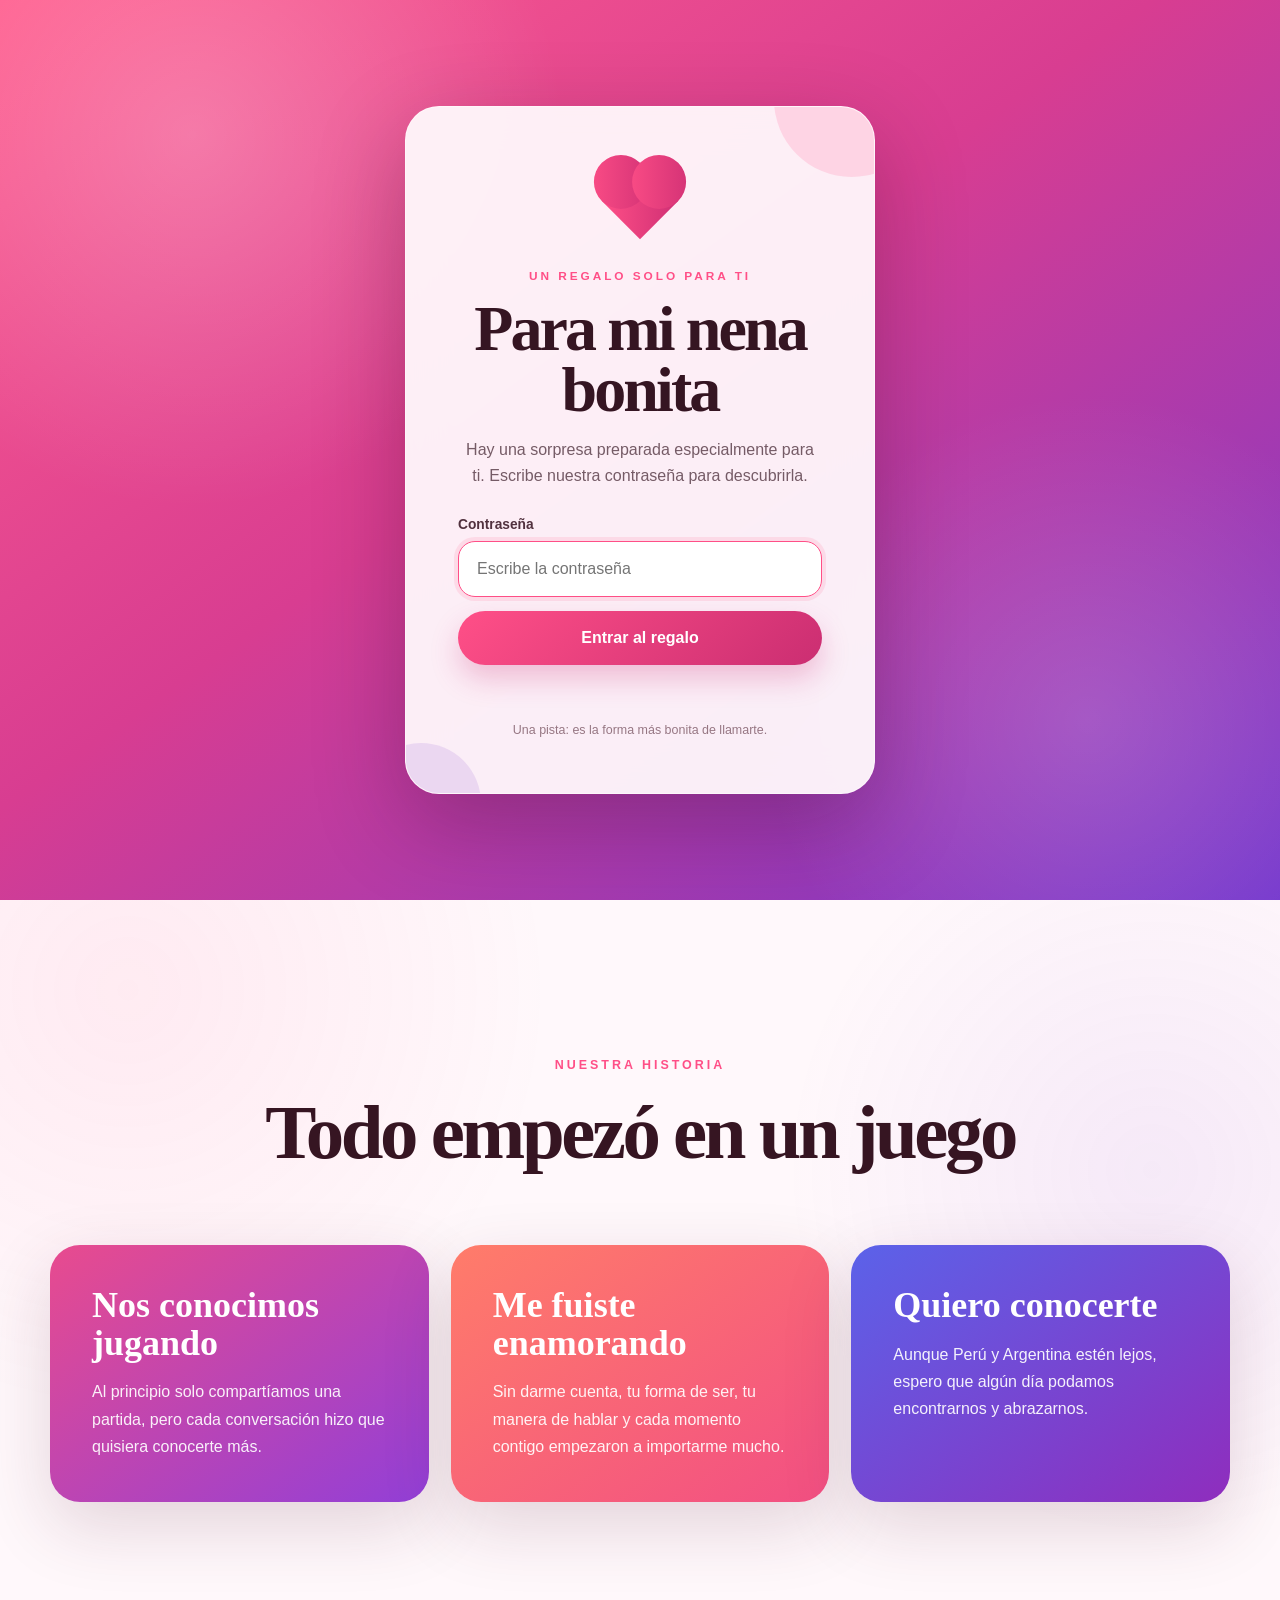
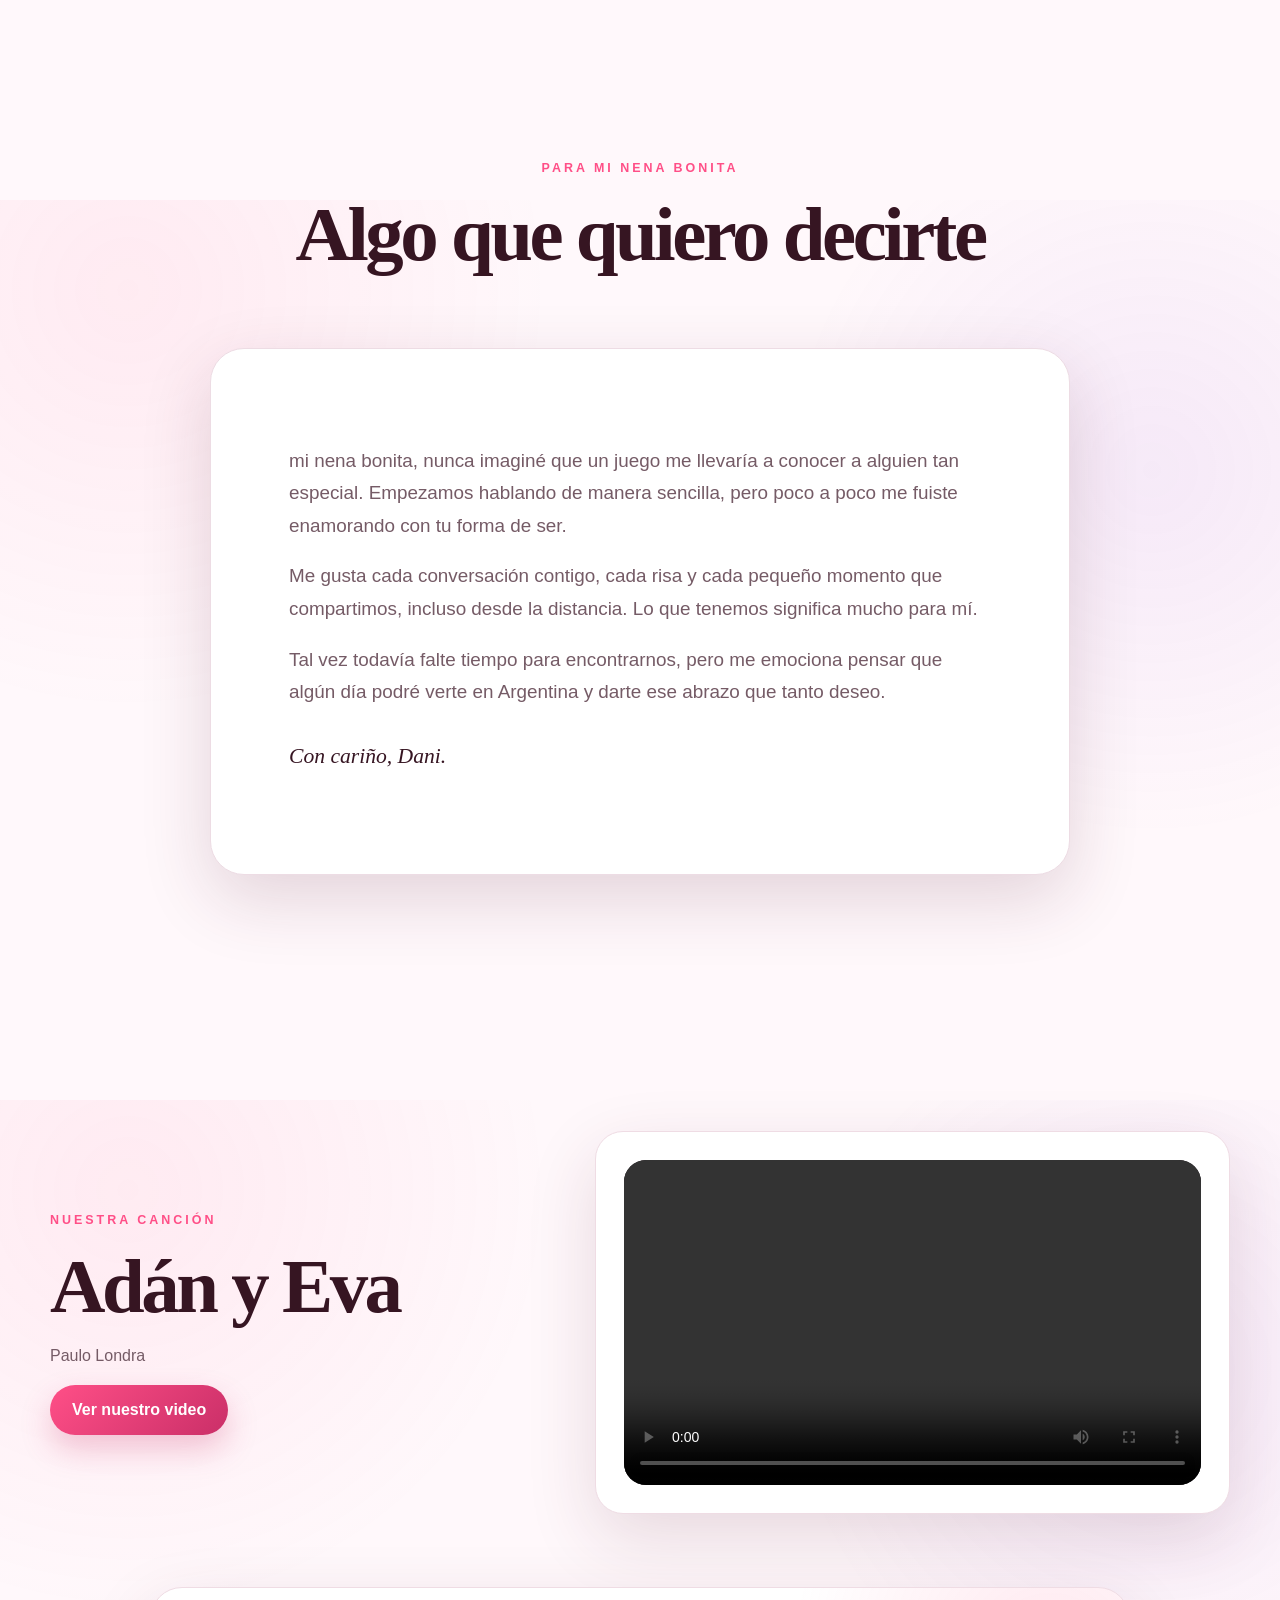
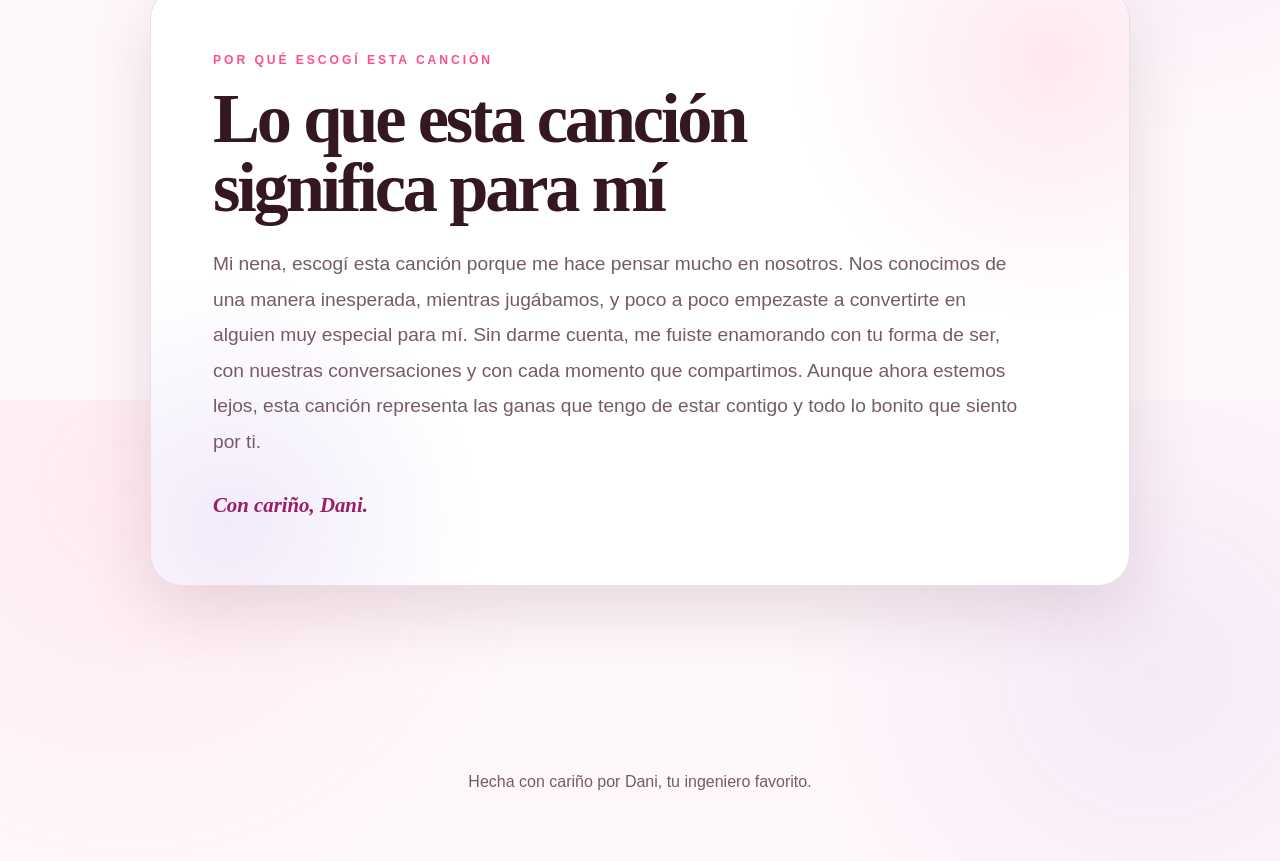
==== commit 09552ab8: "Eliminar mensaje debajo del video" ====
--- a/index.html
+++ b/index.html
@@ -931,12 +931,7 @@
             Ver nuestro video
         </button>
 
-        <p
-            class="paulo-video-note"
-            id="pauloVideoMessage"
-        >
-            Pulsa el bot&oacute;n para reproducirlo sin anuncios.
-        </p>
+        
     </div>
 
     <div class="paulo-video-card">
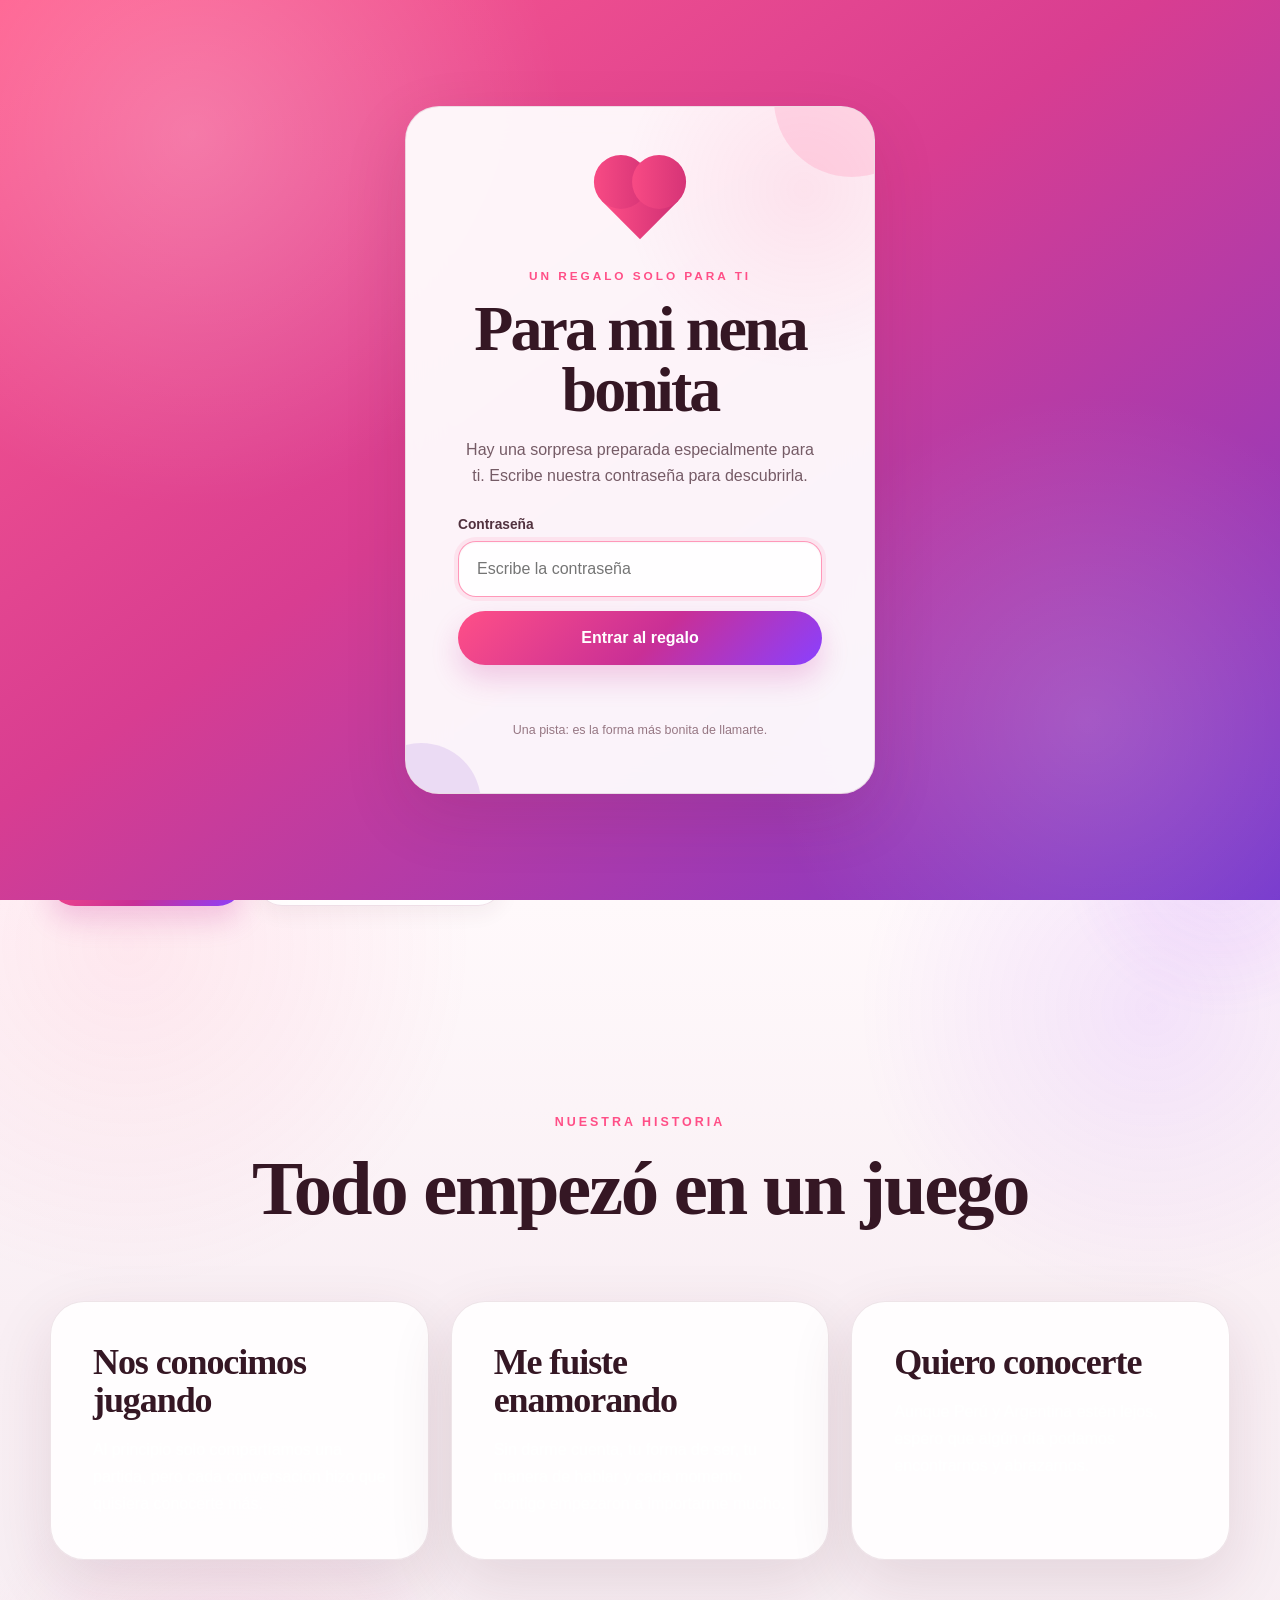
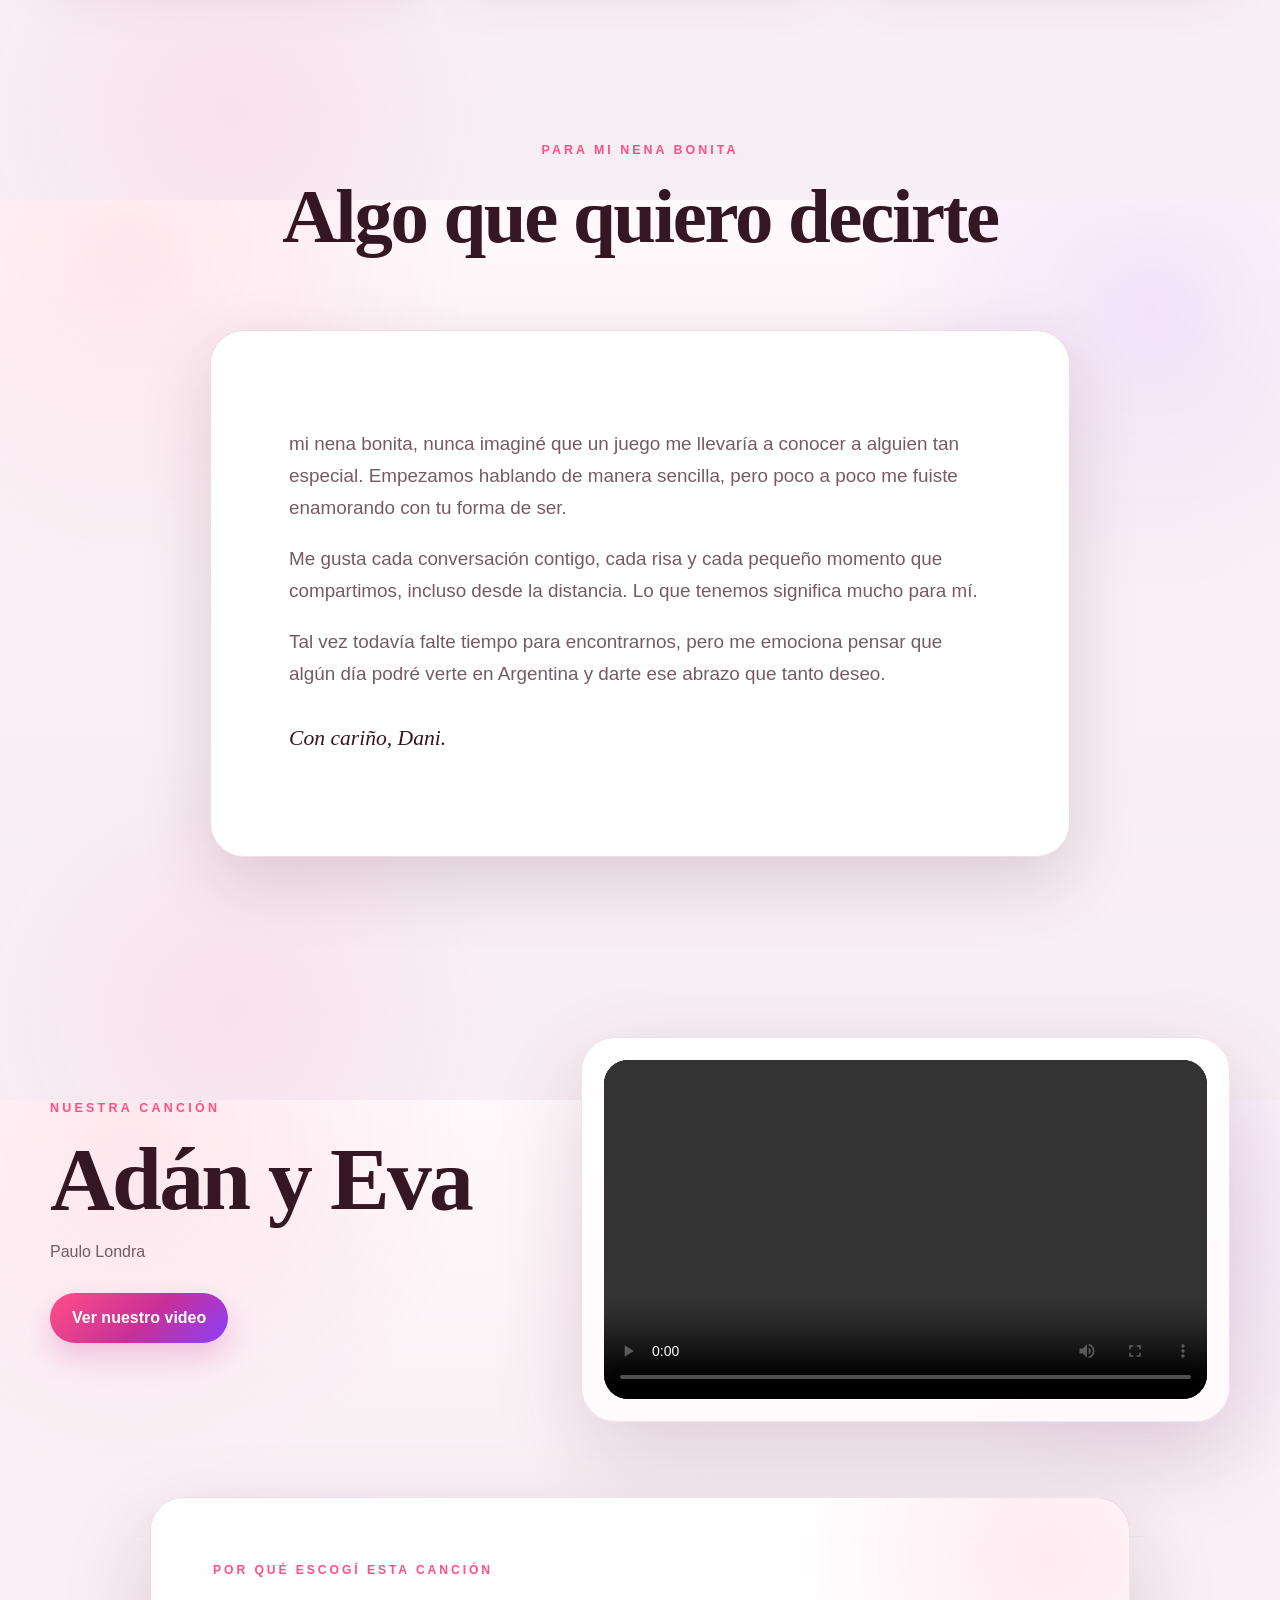
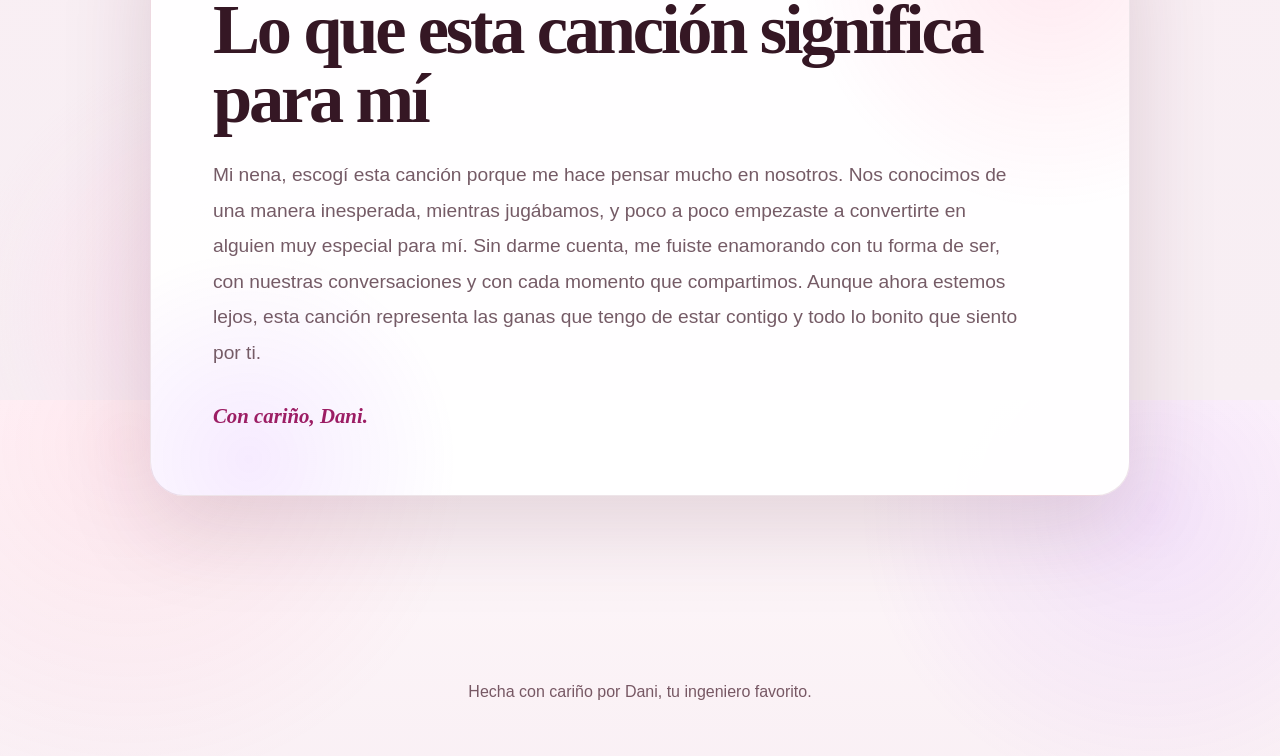
==== commit 5d0a5de6: "Eliminar texto del video y mejorar el diseÃ±o general" ====
--- a/index.html
+++ b/index.html
@@ -748,6 +748,7 @@
 </style>
 <link rel="stylesheet" href="paulo-video.css?v=10">
 <link rel="stylesheet" href="mensaje-cancion.css?v=1784165528">
+<link rel="stylesheet" href="diseno-romantico-extra.css?v=1784166221">
 </head>
 
 <body class="login-locked">
--- a/diseno-romantico-extra.css
+++ b/diseno-romantico-extra.css
@@ -0,0 +1,363 @@
+:root {
+    --bg-main: #f7eef3;
+    --bg-soft: #fff8fb;
+    --text-main: #351724;
+    --text-soft: #775864;
+    --accent-1: #ff4f87;
+    --accent-2: #9c2cff;
+    --accent-3: #ffd8e7;
+    --line-soft: rgba(113, 41, 75, 0.12);
+    --shadow-soft: 0 22px 65px rgba(86, 27, 53, 0.12);
+    --shadow-strong: 0 32px 90px rgba(86, 27, 53, 0.16);
+    --radius-xl: 34px;
+    --radius-lg: 24px;
+    --radius-md: 18px;
+}
+
+html {
+    scroll-behavior: smooth;
+}
+
+body {
+    background:
+        radial-gradient(circle at 10% 5%, rgba(255, 79, 135, 0.10), transparent 24%),
+        radial-gradient(circle at 90% 12%, rgba(156, 44, 255, 0.10), transparent 21%),
+        radial-gradient(circle at 18% 90%, rgba(255, 188, 220, 0.25), transparent 20%),
+        linear-gradient(180deg, #fff9fb 0%, #f9eff4 46%, #f7eef3 100%);
+    color: var(--text-main);
+}
+
+body,
+button,
+input,
+textarea {
+    -webkit-font-smoothing: antialiased;
+    text-rendering: optimizeLegibility;
+}
+
+body::before,
+body::after {
+    content: "";
+    position: fixed;
+    z-index: -1;
+    width: 320px;
+    height: 320px;
+    border-radius: 999px;
+    filter: blur(10px);
+    pointer-events: none;
+    opacity: 0.65;
+}
+
+body::before {
+    top: -120px;
+    left: -100px;
+    background: radial-gradient(circle, rgba(255,79,135,0.18) 0%, rgba(255,79,135,0) 70%);
+}
+
+body::after {
+    right: -100px;
+    bottom: -120px;
+    background: radial-gradient(circle, rgba(156,44,255,0.16) 0%, rgba(156,44,255,0) 70%);
+}
+
+header,
+.topbar,
+.site-header,
+.navbar {
+    backdrop-filter: blur(16px);
+    background: rgba(255, 249, 252, 0.78) !important;
+    border-bottom: 1px solid rgba(174, 96, 132, 0.12) !important;
+    box-shadow: 0 10px 30px rgba(86, 27, 53, 0.06);
+}
+
+main,
+.wrapper,
+.page,
+.container {
+    position: relative;
+}
+
+section,
+.section {
+    position: relative;
+}
+
+.section {
+    padding-top: clamp(52px, 8vw, 90px);
+    padding-bottom: clamp(52px, 8vw, 90px);
+}
+
+.hero,
+.intro,
+.landing-hero,
+.home-hero,
+.main-hero {
+    position: relative;
+}
+
+.hero::before,
+.intro::before,
+.landing-hero::before,
+.home-hero::before,
+.main-hero::before {
+    content: "\2665";
+    position: absolute;
+    top: -8px;
+    right: clamp(12px, 5vw, 80px);
+    font-size: clamp(18px, 2.5vw, 28px);
+    opacity: 0.18;
+    transform: rotate(-10deg);
+}
+
+.section h1,
+.section h2,
+.section h3,
+h1,
+h2,
+h3 {
+    color: var(--text-main);
+    letter-spacing: -0.03em;
+}
+
+p,
+li {
+    color: var(--text-soft);
+}
+
+a {
+    transition: all 0.25s ease;
+}
+
+button,
+.primary,
+.secondary,
+.cta,
+.nav-pill,
+nav a,
+header a[role="button"] {
+    transition:
+        transform 0.18s ease,
+        box-shadow 0.18s ease,
+        background 0.25s ease,
+        color 0.25s ease;
+}
+
+button:hover,
+.primary:hover,
+.secondary:hover,
+.cta:hover,
+.nav-pill:hover,
+nav a:hover,
+header a[role="button"]:hover {
+    transform: translateY(-2px);
+}
+
+.primary,
+button.primary,
+.song-copy .primary,
+.login-card button,
+form button[type="submit"] {
+    background: linear-gradient(135deg, #ff4f87 0%, #c92f96 54%, #8a40ff 100%) !important;
+    color: #ffffff !important;
+    border: none !important;
+    border-radius: 999px !important;
+    box-shadow: 0 14px 28px rgba(201, 47, 150, 0.22);
+}
+
+.primary:hover,
+button.primary:hover,
+.song-copy .primary:hover,
+.login-card button:hover,
+form button[type="submit"]:hover {
+    box-shadow: 0 18px 34px rgba(201, 47, 150, 0.28);
+}
+
+.secondary,
+nav a,
+header nav a,
+.header-links a {
+    border-radius: 999px !important;
+    border: 1px solid rgba(163, 83, 128, 0.18) !important;
+    background: rgba(255,255,255,0.82) !important;
+    color: var(--text-main) !important;
+    box-shadow: 0 8px 20px rgba(86, 27, 53, 0.06);
+}
+
+.secondary:hover,
+nav a:hover,
+header nav a:hover,
+.header-links a:hover {
+    background: #fff7fb !important;
+    border-color: rgba(255, 79, 135, 0.28) !important;
+}
+
+.card,
+.login-card,
+.song-message-card,
+.paulo-video-card,
+.memory-card,
+.story-card,
+.promise-card,
+.hero-card,
+.grid > article,
+.grid > div {
+    background: rgba(255,255,255,0.88) !important;
+    border: 1px solid var(--line-soft) !important;
+    border-radius: var(--radius-xl) !important;
+    box-shadow: var(--shadow-soft);
+}
+
+.hero-card,
+.memory-card,
+.story-card,
+.promise-card {
+    overflow: hidden;
+}
+
+.song,
+#cancion {
+    position: relative;
+    gap: clamp(26px, 4vw, 52px);
+    align-items: center;
+}
+
+.song::before,
+#cancion::before {
+    content: "";
+    position: absolute;
+    inset: auto 6% -25px 6%;
+    height: 1px;
+    background: linear-gradient(
+        90deg,
+        transparent 0%,
+        rgba(255,79,135,0.22) 18%,
+        rgba(156,44,255,0.22) 82%,
+        transparent 100%
+    );
+}
+
+.song-copy {
+    position: relative;
+    z-index: 1;
+}
+
+.song-copy h2 {
+    font-size: clamp(3rem, 7vw, 5.8rem);
+    line-height: 0.92;
+    margin-bottom: 18px;
+}
+
+.song-copy .eyebrow,
+.song-copy p:first-child {
+    color: var(--accent-1) !important;
+    letter-spacing: 0.26em;
+    font-weight: 800;
+}
+
+.song-copy p {
+    max-width: 34ch;
+}
+
+.song-copy .primary {
+    margin: 12px 0 18px;
+}
+
+.paulo-video-card {
+    padding: clamp(14px, 2vw, 22px) !important;
+    background:
+        linear-gradient(180deg, rgba(255,255,255,0.94) 0%, rgba(255,250,252,0.94) 100%) !important;
+    box-shadow: var(--shadow-strong);
+}
+
+.paulo-video-wrap {
+    border-radius: 24px !important;
+    overflow: hidden;
+    background: #160b12;
+    box-shadow: inset 0 0 0 1px rgba(255,255,255,0.05);
+}
+
+.paulo-video-player,
+video {
+    border-radius: 24px;
+}
+
+.song-message-section {
+    margin-top: -15px !important;
+}
+
+.song-message-card {
+    background:
+        radial-gradient(circle at 92% 10%, rgba(255, 79, 135, 0.12), transparent 24%),
+        radial-gradient(circle at 10% 94%, rgba(156, 44, 255, 0.09), transparent 20%),
+        rgba(255,255,255,0.94) !important;
+    box-shadow: var(--shadow-strong);
+}
+
+.song-message-title {
+    max-width: 800px;
+}
+
+input[type="password"],
+input[type="text"],
+input[type="email"] {
+    border: 1px solid rgba(196, 91, 139, 0.28) !important;
+    border-radius: 18px !important;
+    background: rgba(255,255,255,0.92) !important;
+    box-shadow: inset 0 1px 2px rgba(86, 27, 53, 0.05);
+}
+
+input[type="password"]:focus,
+input[type="text"]:focus,
+input[type="email"]:focus {
+    outline: none;
+    border-color: rgba(255,79,135,0.58) !important;
+    box-shadow:
+        0 0 0 4px rgba(255,79,135,0.10),
+        inset 0 1px 2px rgba(86, 27, 53, 0.04);
+}
+
+.login-card,
+.access-card,
+.auth-card {
+    background:
+        radial-gradient(circle at 85% 12%, rgba(255,79,135,0.10), transparent 25%),
+        rgba(255,255,255,0.94) !important;
+}
+
+footer {
+    color: var(--text-soft);
+}
+
+footer,
+.site-footer {
+    padding-bottom: 34px;
+}
+
+@media (max-width: 900px) {
+    .song,
+    #cancion {
+        gap: 24px;
+    }
+
+    .paulo-video-card {
+        margin-top: 8px;
+    }
+}
+
+@media (max-width: 650px) {
+    .section {
+        padding-top: 44px;
+        padding-bottom: 44px;
+    }
+
+    .song-copy h2 {
+        font-size: clamp(2.6rem, 14vw, 4rem);
+    }
+
+    .song-message-card,
+    .paulo-video-card,
+    .login-card,
+    .card {
+        border-radius: 24px !important;
+    }
+}
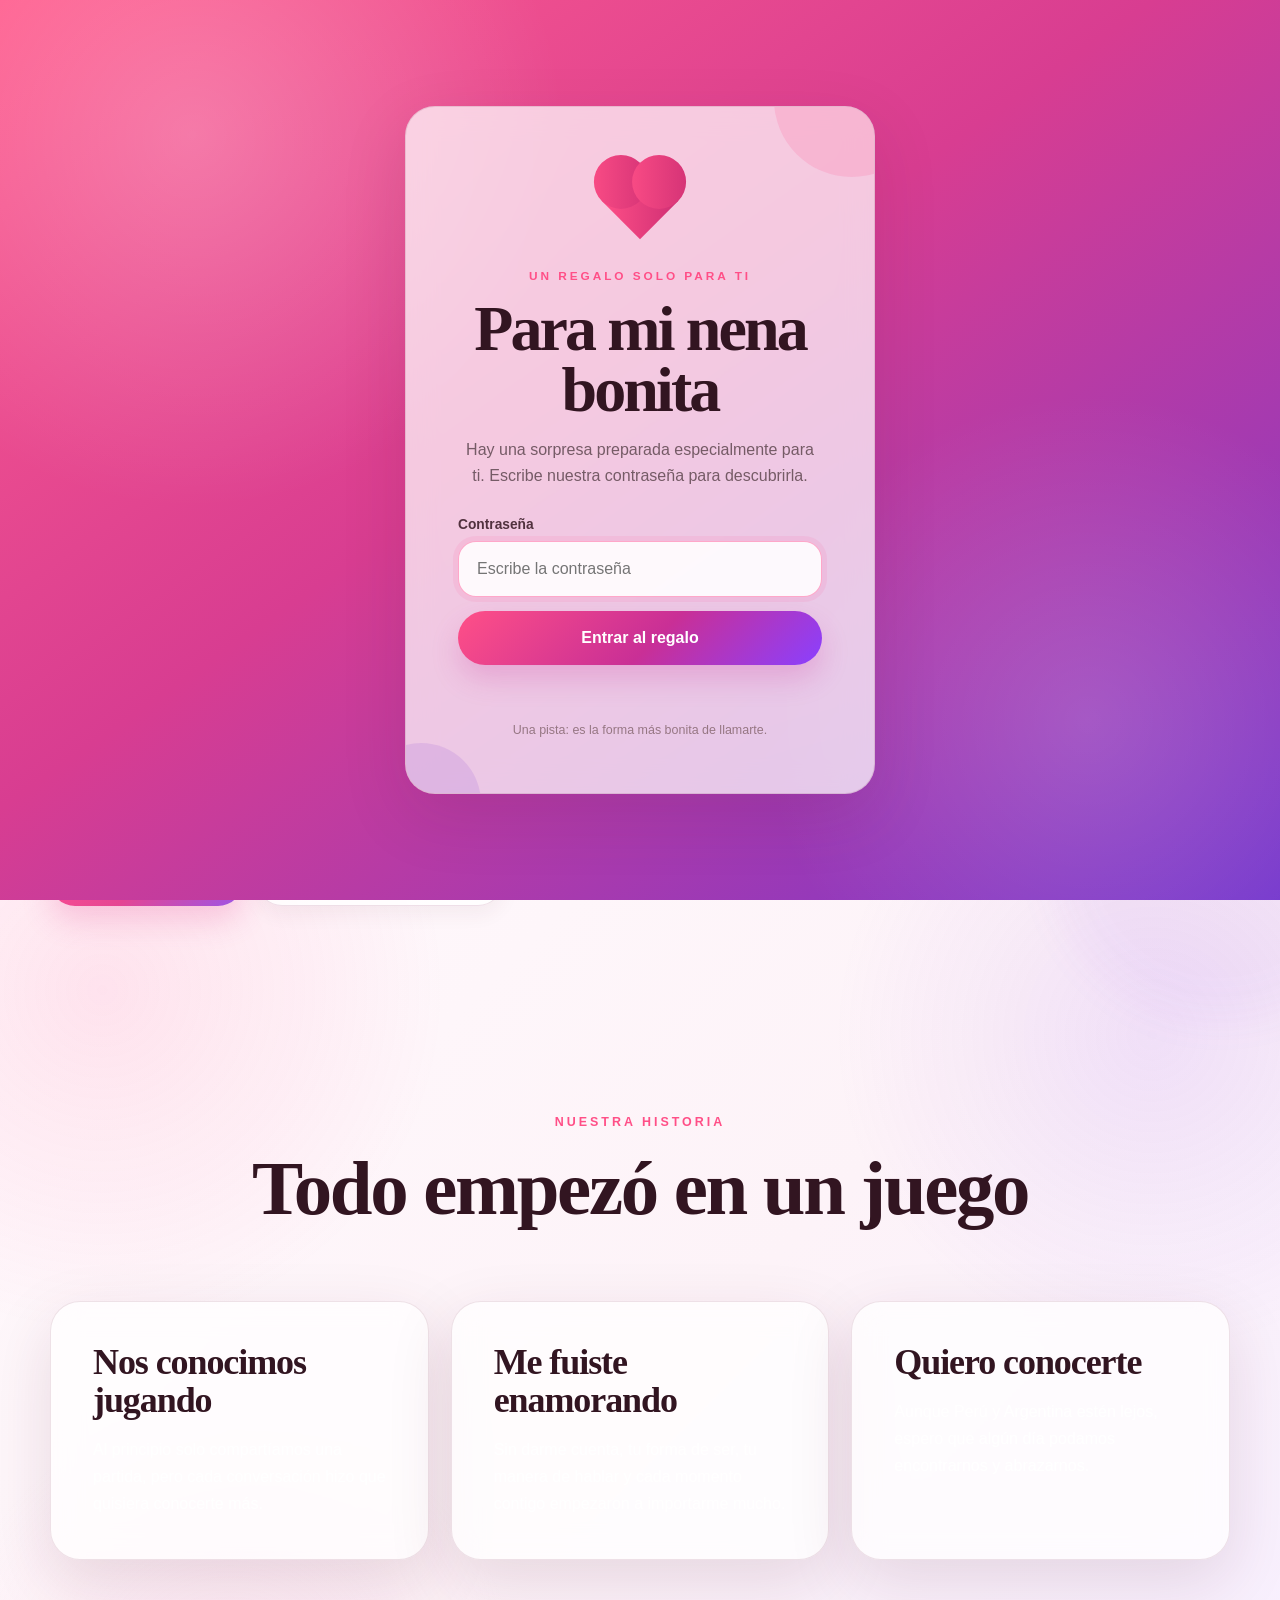
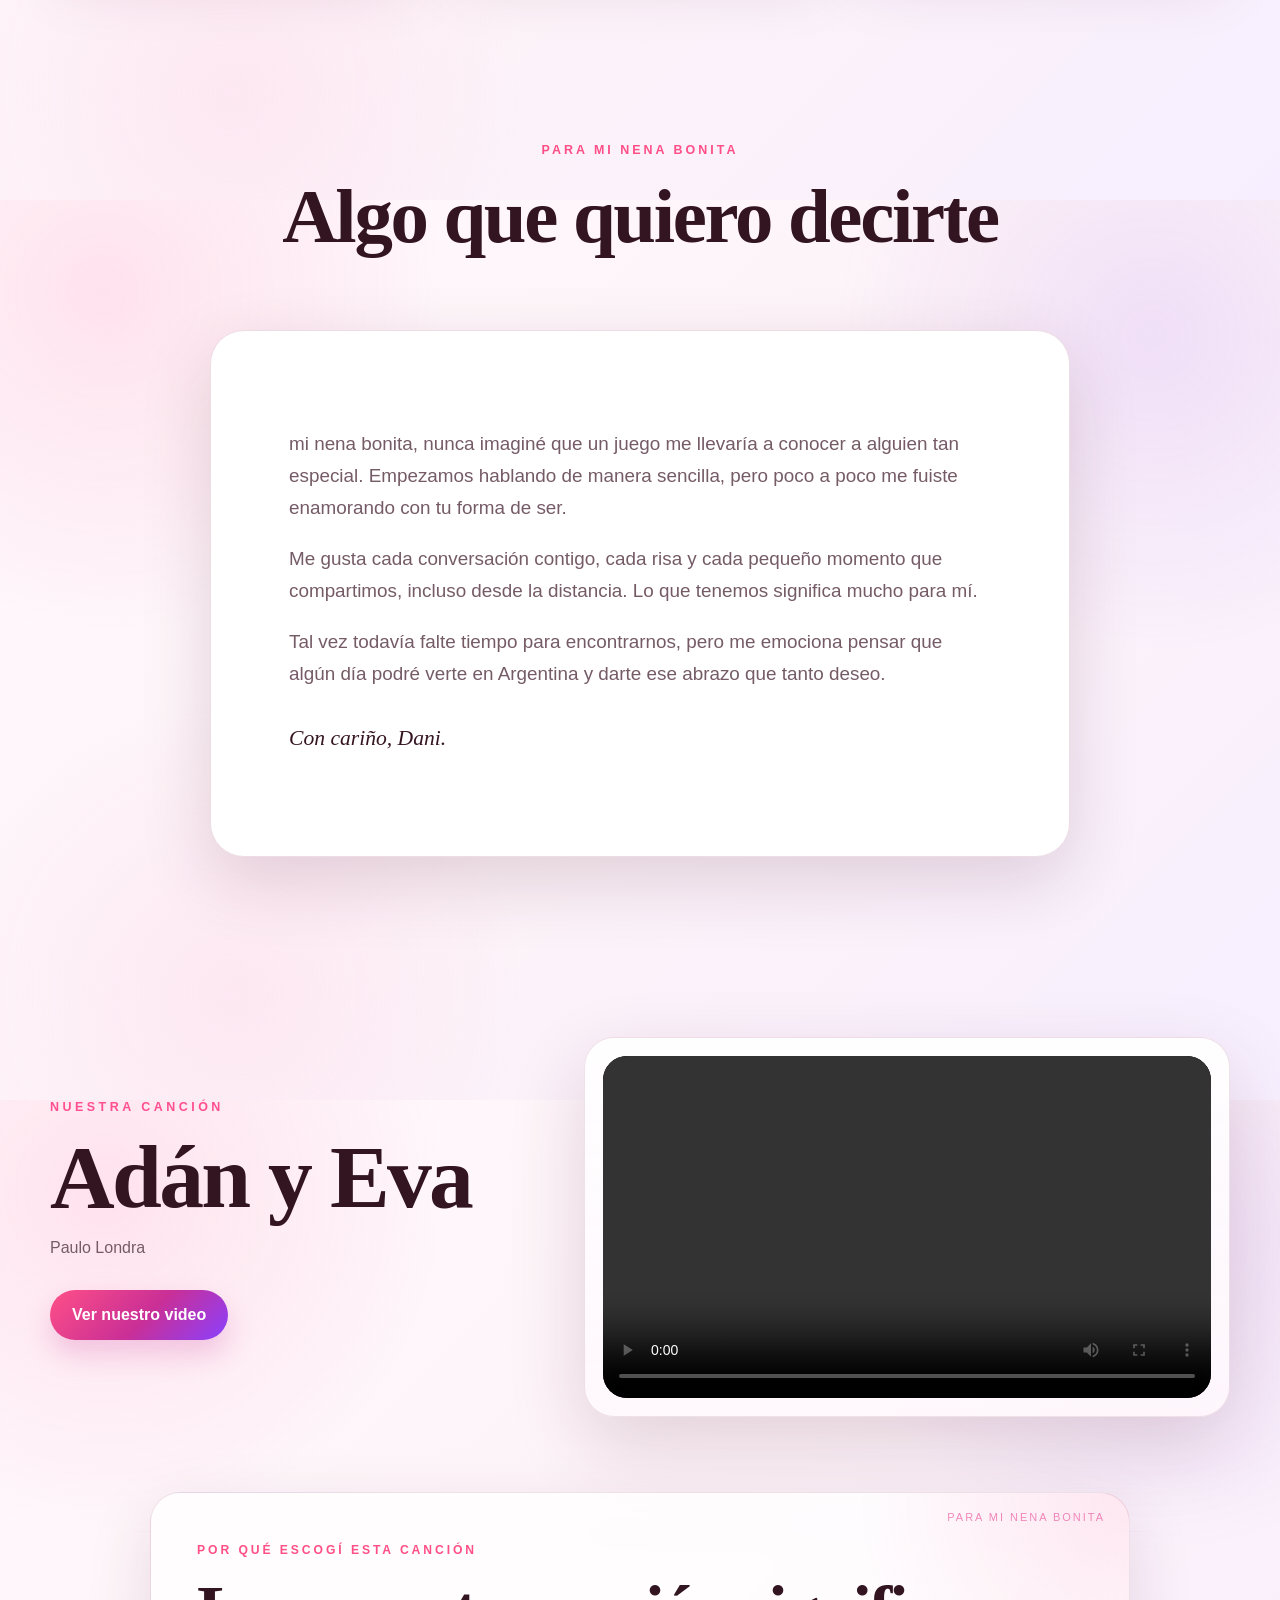
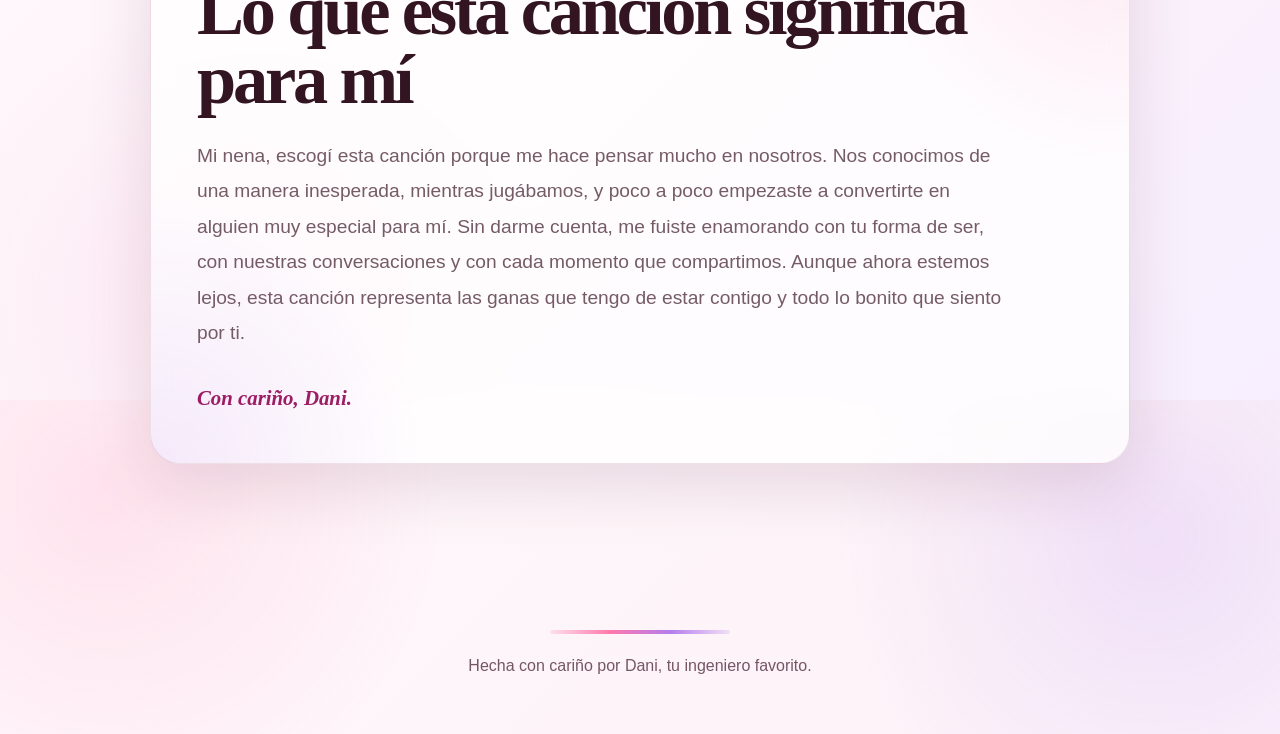
==== commit a26c96e2: "Aplicar rediseno bonito sin cambiar estructura" ====
--- a/index.html
+++ b/index.html
@@ -749,6 +749,7 @@
 <link rel="stylesheet" href="paulo-video.css?v=10">
 <link rel="stylesheet" href="mensaje-cancion.css?v=1784165528">
 <link rel="stylesheet" href="diseno-romantico-extra.css?v=1784166221">
+<link rel="stylesheet" href="rediseno-bonito.css?v=1784166640">
 </head>
 
 <body class="login-locked">
--- a/rediseno-bonito.css
+++ b/rediseno-bonito.css
@@ -0,0 +1,165 @@
+:root{
+  --rosa:#ff4f91;
+  --rosa2:#ff8fbd;
+  --morado:#9b55e8;
+  --tinta:#321521;
+  --texto:#755665;
+  --borde:rgba(132,58,94,.14);
+  --sombra:0 22px 65px rgba(87,27,56,.13);
+}
+
+html{scroll-behavior:smooth}
+
+body{
+  color:var(--tinta)!important;
+  background:
+    radial-gradient(circle at 8% 10%,rgba(255,79,145,.13),transparent 24%),
+    radial-gradient(circle at 90% 15%,rgba(155,85,232,.12),transparent 23%),
+    radial-gradient(circle at 18% 88%,rgba(255,191,221,.22),transparent 22%),
+    linear-gradient(135deg,#fff9fc 0%,#fdf3f8 52%,#f7efff 100%)!important;
+  overflow-x:hidden;
+}
+
+body:before,body:after{
+  content:"";
+  position:fixed;
+  z-index:-1;
+  width:340px;
+  height:340px;
+  border-radius:50%;
+  filter:blur(22px);
+  pointer-events:none;
+}
+body:before{top:-120px;left:-100px;background:rgba(255,79,145,.09)}
+body:after{right:-110px;bottom:-120px;background:rgba(155,85,232,.09)}
+
+h1,h2,h3,h4{color:var(--tinta)!important;letter-spacing:-.035em}
+p,li,small{color:var(--texto)}
+
+header,.topbar,.site-header,.navbar{
+  background:rgba(255,250,253,.78)!important;
+  backdrop-filter:blur(16px);
+  border-bottom:1px solid rgba(132,58,94,.10)!important;
+  box-shadow:0 10px 28px rgba(87,27,56,.05)
+}
+
+nav a,header nav a,.topbar nav a{
+  border:1px solid rgba(132,58,94,.14)!important;
+  border-radius:999px!important;
+  background:rgba(255,255,255,.80)!important;
+  padding:10px 16px!important;
+  box-shadow:0 8px 20px rgba(87,27,56,.05);
+  transition:.22s ease
+}
+nav a:hover,header nav a:hover,.topbar nav a:hover{
+  transform:translateY(-2px);
+  background:#fff!important;
+  box-shadow:0 12px 24px rgba(87,27,56,.09)
+}
+
+button,.primary,button.primary,input[type=submit]{
+  background:linear-gradient(135deg,var(--rosa) 0%,#e54593 48%,var(--morado) 100%)!important;
+  color:#fff!important;
+  border:0!important;
+  border-radius:999px!important;
+  box-shadow:0 14px 30px rgba(229,69,147,.24);
+  transition:.2s ease
+}
+button:hover,.primary:hover,button.primary:hover,input[type=submit]:hover{
+  transform:translateY(-2px) scale(1.01);
+  box-shadow:0 18px 36px rgba(229,69,147,.30)
+}
+
+.card,.login-card,.song-message-card,.paulo-video-card,.story-card,.promise-card,.memory-card,.hero-card,article,.grid>div,.grid>article{
+  background:rgba(255,255,255,.72)!important;
+  backdrop-filter:blur(15px);
+  border:1px solid var(--borde)!important;
+  border-radius:30px!important;
+  box-shadow:var(--sombra)!important;
+  transition:.22s ease
+}
+.card:hover,.song-message-card:hover,.paulo-video-card:hover,.story-card:hover,.promise-card:hover,.memory-card:hover,.hero-card:hover,article:hover{
+  transform:translateY(-3px);
+  box-shadow:0 28px 78px rgba(87,27,56,.16)!important
+}
+
+section,.section{position:relative}
+
+.hero:after,.intro:after,.main-hero:after,.home-hero:after{
+  content:"\\2665";
+  position:absolute;
+  top:5px;
+  right:clamp(18px,6vw,80px);
+  font-size:26px;
+  color:var(--rosa);
+  opacity:.16;
+  transform:rotate(-12deg)
+}
+
+.song,#cancion{gap:clamp(28px,5vw,56px);align-items:center}
+.song-copy h1,.song-copy h2,#cancion h1,#cancion h2{
+  font-size:clamp(3.2rem,7vw,5.8rem)!important;
+  line-height:.92!important;
+  margin-bottom:16px!important
+}
+.song-copy p:first-child,#cancion p:first-child,.song-copy .eyebrow{
+  color:var(--rosa)!important;
+  letter-spacing:.28em!important;
+  text-transform:uppercase;
+  font-weight:800
+}
+
+.paulo-video-card{
+  padding:18px!important;
+  background:linear-gradient(180deg,rgba(255,255,255,.90),rgba(255,248,252,.86))!important;
+  box-shadow:0 28px 78px rgba(87,27,56,.16)!important
+}
+.paulo-video-wrap,video{border-radius:24px!important;overflow:hidden}
+
+.song-message-card{
+  padding:clamp(28px,4vw,46px)!important;
+  background:
+    radial-gradient(circle at 100% 0%,rgba(255,79,145,.12),transparent 24%),
+    radial-gradient(circle at 0% 100%,rgba(155,85,232,.10),transparent 24%),
+    rgba(255,255,255,.78)!important
+}
+.song-message-card:before{
+  content:"Para mi nena bonita";
+  position:absolute;
+  top:18px;
+  right:24px;
+  color:rgba(229,69,147,.62);
+  font-size:11px;
+  letter-spacing:.18em;
+  text-transform:uppercase
+}
+.song-message-card p{line-height:1.85}
+
+input[type=password],input[type=text],input[type=email]{
+  background:rgba(255,255,255,.90)!important;
+  border:1px solid rgba(193,97,142,.27)!important;
+  border-radius:18px!important;
+  box-shadow:inset 0 1px 2px rgba(87,27,56,.04)
+}
+input[type=password]:focus,input[type=text]:focus,input[type=email]:focus{
+  outline:none;
+  border-color:rgba(255,79,145,.48)!important;
+  box-shadow:0 0 0 5px rgba(255,79,145,.10)
+}
+
+footer,.site-footer{padding-bottom:38px}
+footer:before,.site-footer:before{
+  content:"";
+  display:block;
+  width:min(180px,32vw);
+  height:4px;
+  margin:0 auto 18px;
+  border-radius:999px;
+  background:linear-gradient(90deg,rgba(255,79,145,.12),rgba(255,79,145,.75),rgba(155,85,232,.75),rgba(155,85,232,.12))
+}
+
+@media(max-width:700px){
+  .card,.login-card,.song-message-card,.paulo-video-card,article{border-radius:22px!important}
+  .song-copy h1,.song-copy h2,#cancion h1,#cancion h2{font-size:clamp(2.7rem,13vw,4rem)!important}
+  .song-message-card:before{position:static;display:block;margin-bottom:12px}
+}
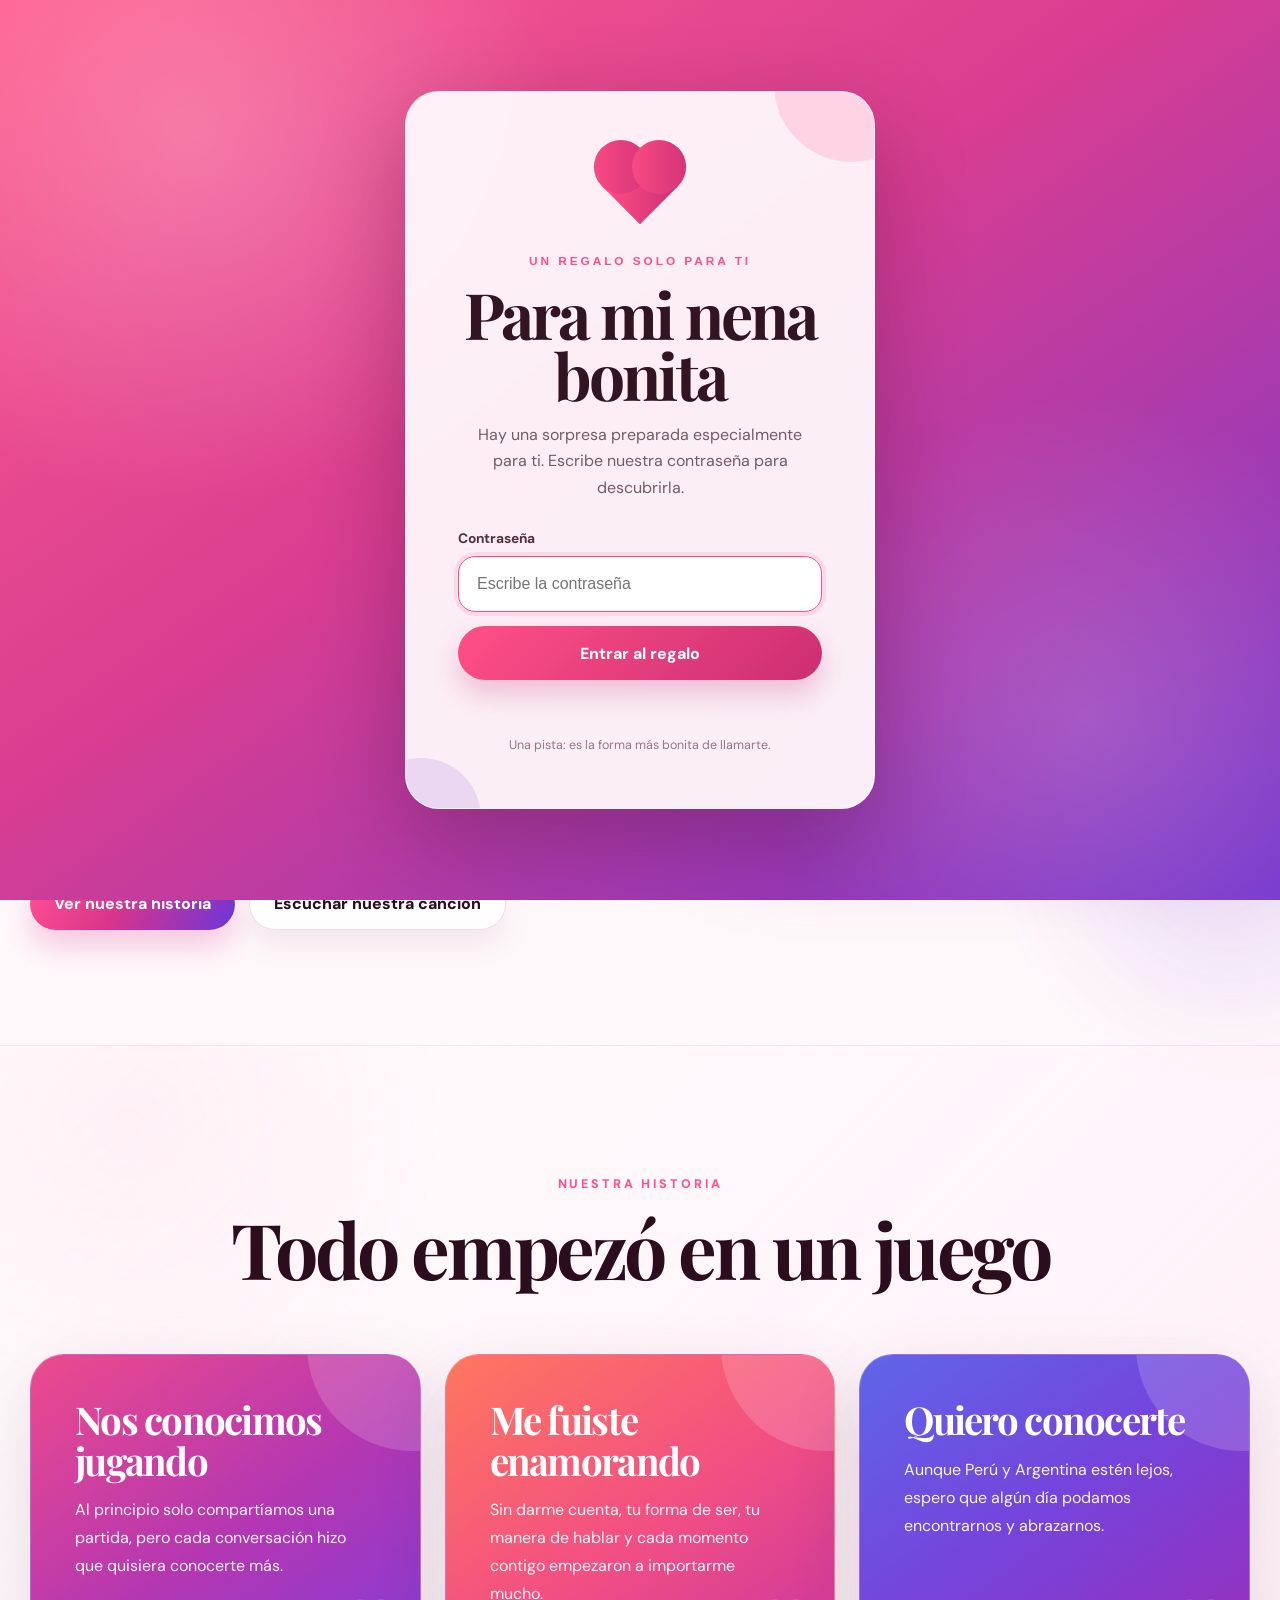
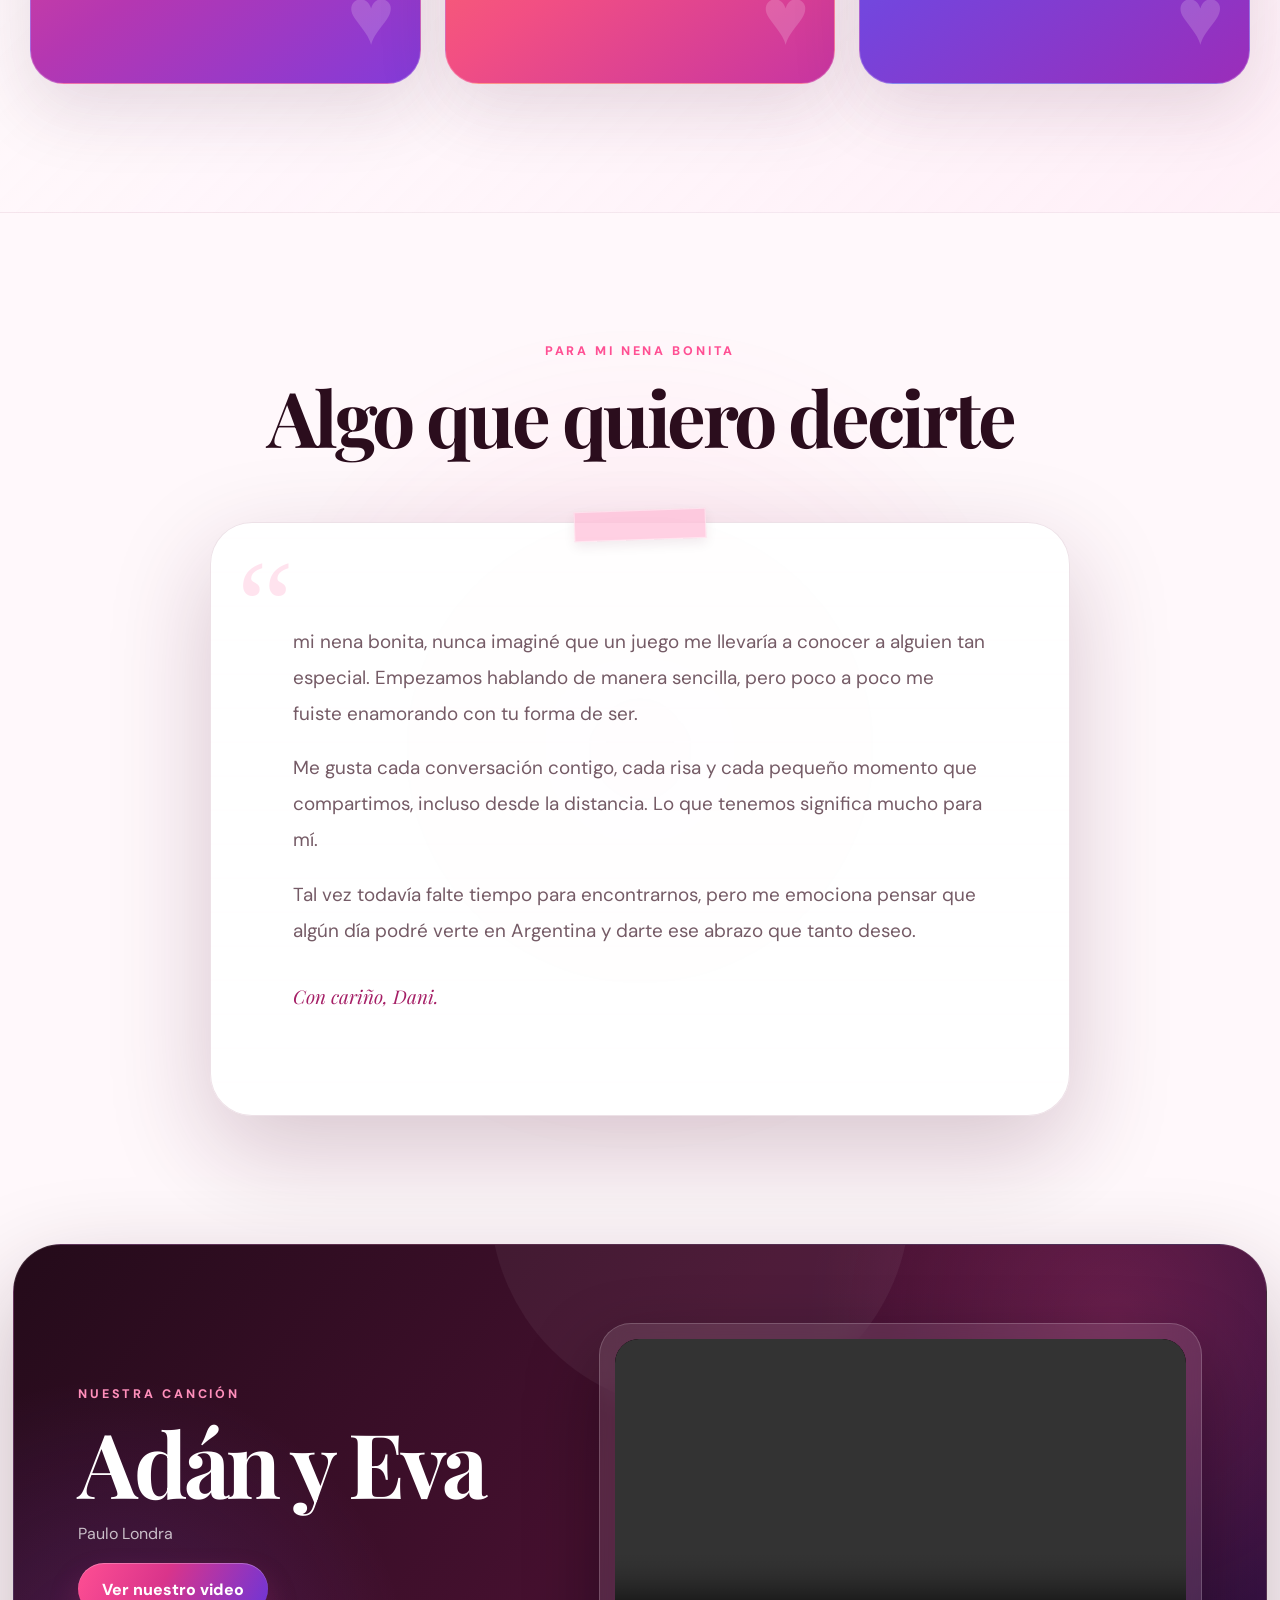
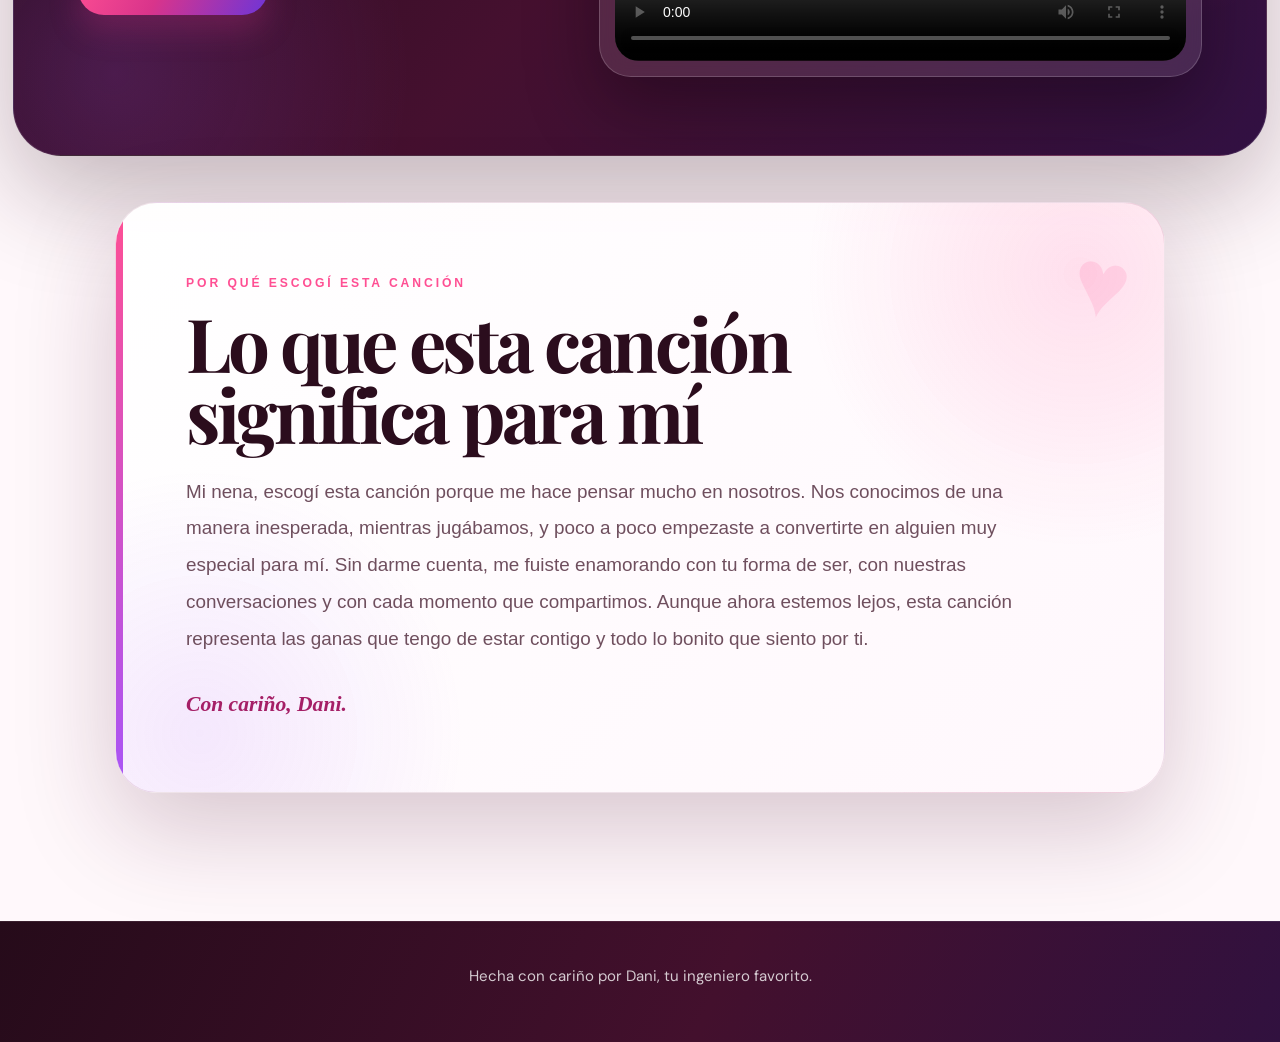
==== commit e38468f4: "Aplicar rediseño premium completo sin cambiar contenido" ====
--- a/index.html
+++ b/index.html
@@ -748,8 +748,9 @@
 </style>
 <link rel="stylesheet" href="paulo-video.css?v=10">
 <link rel="stylesheet" href="mensaje-cancion.css?v=1784165528">
-<link rel="stylesheet" href="diseno-romantico-extra.css?v=1784166221">
-<link rel="stylesheet" href="rediseno-bonito.css?v=1784166640">
+
+
+<link rel="stylesheet" href="diseno-premium-final.css?v=1784167032">
 </head>
 
 <body class="login-locked">
@@ -1080,5 +1081,6 @@
 </script>
 <script src="clave-minena.js?v=4"></script>
 <script src="paulo-video.js?v=10"></script>
+<script src="diseno-premium-final.js?v=1784167032"></script>
 </body>
 </html>
--- a/diseno-premium-final.css
+++ b/diseno-premium-final.css
@@ -0,0 +1,875 @@
+@import url("https://fonts.googleapis.com/css2?family=DM+Sans:wght@400;500;600;700;800&family=Playfair+Display:ital,wght@0,600;0,700;1,600;1,700&display=swap");
+
+:root {
+    --vino: #2b0d1d;
+    --vino-2: #49112f;
+    --rosa: #ff4f93;
+    --rosa-claro: #ff8fbb;
+    --coral: #ff765f;
+    --lila: #a855f7;
+    --violeta: #6d35d8;
+    --crema: #fff8fb;
+    --papel: #ffffff;
+    --texto: #321522;
+    --texto-suave: #745866;
+    --borde: rgba(112, 42, 75, 0.14);
+    --sombra: 0 25px 70px rgba(72, 18, 48, 0.14);
+    --sombra-fuerte: 0 35px 100px rgba(72, 18, 48, 0.22);
+    --radio-xl: 38px;
+    --radio-lg: 28px;
+    --radio-md: 20px;
+}
+
+* {
+    box-sizing: border-box;
+}
+
+html {
+    scroll-behavior: smooth;
+    background: var(--crema);
+}
+
+body {
+    margin: 0;
+    min-width: 280px;
+    overflow-x: hidden;
+    color: var(--texto) !important;
+    font-family: "DM Sans", Arial, sans-serif !important;
+    background:
+        radial-gradient(circle at 8% 8%, rgba(255, 79, 147, 0.22), transparent 24%),
+        radial-gradient(circle at 92% 14%, rgba(168, 85, 247, 0.19), transparent 25%),
+        radial-gradient(circle at 15% 88%, rgba(255, 118, 95, 0.14), transparent 23%),
+        linear-gradient(180deg, #fff9fc 0%, #fff4f8 48%, #f8efff 100%) !important;
+    -webkit-font-smoothing: antialiased;
+    text-rendering: optimizeLegibility;
+}
+
+body::before,
+body::after {
+    content: "";
+    position: fixed;
+    z-index: -2;
+    width: 460px;
+    height: 460px;
+    border-radius: 50%;
+    filter: blur(22px);
+    opacity: 0.68;
+    pointer-events: none;
+}
+
+body::before {
+    top: -190px;
+    left: -150px;
+    background: radial-gradient(circle, rgba(255, 79, 147, 0.25), transparent 69%);
+}
+
+body::after {
+    right: -180px;
+    bottom: -180px;
+    background: radial-gradient(circle, rgba(109, 53, 216, 0.22), transparent 70%);
+}
+
+h1,
+h2,
+h3,
+h4,
+h5,
+h6 {
+    color: var(--texto) !important;
+    font-family: "Playfair Display", Georgia, serif !important;
+    letter-spacing: -0.045em !important;
+}
+
+p,
+li {
+    color: var(--texto-suave);
+}
+
+a,
+button {
+    -webkit-tap-highlight-color: transparent;
+}
+
+/* ---------------------------------------------------------
+   BARRA SUPERIOR
+   --------------------------------------------------------- */
+.topbar,
+header.topbar,
+header,
+.site-header {
+    position: sticky !important;
+    top: 0;
+    z-index: 1000;
+    min-height: 76px;
+    padding: 15px clamp(18px, 5vw, 76px) !important;
+    color: #ffffff !important;
+    background:
+        linear-gradient(110deg, rgba(43, 13, 29, 0.97), rgba(90, 22, 67, 0.95)) !important;
+    border-bottom: 1px solid rgba(255, 255, 255, 0.12) !important;
+    box-shadow: 0 14px 38px rgba(43, 13, 29, 0.22) !important;
+    backdrop-filter: blur(18px);
+}
+
+.topbar .brand,
+header .brand {
+    color: #ffffff !important;
+    font-family: "Playfair Display", Georgia, serif !important;
+    font-size: clamp(1.25rem, 2.5vw, 1.8rem) !important;
+    letter-spacing: -0.02em !important;
+}
+
+.topbar .brand::after,
+header .brand::after {
+    content: "\2665";
+    display: inline-block;
+    margin-left: 9px;
+    color: var(--rosa-claro);
+    font-size: 0.72em;
+    transform: rotate(-10deg);
+}
+
+.nav a,
+.topbar nav a,
+header nav a {
+    color: #ffffff !important;
+    background: rgba(255, 255, 255, 0.09) !important;
+    border: 1px solid rgba(255, 255, 255, 0.16) !important;
+    border-radius: 999px !important;
+    padding: 10px 16px !important;
+    font-size: 0.86rem;
+    font-weight: 700;
+    box-shadow: none !important;
+    transition: 0.22s ease;
+}
+
+.nav a:hover,
+.topbar nav a:hover,
+header nav a:hover {
+    color: var(--vino) !important;
+    background: #ffffff !important;
+    transform: translateY(-2px);
+}
+
+/* ---------------------------------------------------------
+   PORTADA
+   --------------------------------------------------------- */
+#inicio,
+.hero {
+    position: relative;
+    width: min(1220px, calc(100% - 34px)) !important;
+    min-height: calc(100vh - 76px) !important;
+    margin: 0 auto !important;
+    padding: clamp(70px, 9vw, 120px) 0 !important;
+    gap: clamp(36px, 7vw, 92px) !important;
+}
+
+#inicio::before {
+    content: "";
+    position: absolute;
+    inset: 5% -12% auto 38%;
+    height: 64%;
+    z-index: -1;
+    border-radius: 48% 52% 58% 42% / 45% 42% 58% 55%;
+    background:
+        radial-gradient(circle at 30% 30%, rgba(255, 79, 147, 0.23), transparent 42%),
+        radial-gradient(circle at 75% 60%, rgba(168, 85, 247, 0.22), transparent 45%);
+    filter: blur(10px);
+}
+
+#inicio .eyebrow {
+    display: inline-flex;
+    align-items: center;
+    gap: 10px;
+    margin-bottom: 22px !important;
+    padding: 9px 14px;
+    color: #a32364 !important;
+    background: rgba(255, 255, 255, 0.75);
+    border: 1px solid rgba(255, 79, 147, 0.18);
+    border-radius: 999px;
+    font-size: 0.72rem !important;
+    letter-spacing: 0.2em !important;
+    box-shadow: 0 10px 25px rgba(72, 18, 48, 0.07);
+}
+
+#inicio .eyebrow::before {
+    content: "\2726";
+    color: var(--rosa);
+}
+
+#inicio h1 {
+    margin-bottom: 26px !important;
+    color: var(--vino) !important;
+    font-size: clamp(4rem, 8.2vw, 7.8rem) !important;
+    line-height: 0.87 !important;
+    text-wrap: balance;
+}
+
+#inicio h1 span {
+    display: inline-block;
+    color: transparent !important;
+    background: linear-gradient(100deg, #d42d79 0%, #9e3fe6 55%, #6d35d8 100%);
+    -webkit-background-clip: text;
+    background-clip: text;
+    font-style: italic;
+}
+
+#inicio .lead {
+    max-width: 650px !important;
+    color: #715361 !important;
+    font-size: clamp(1.05rem, 1.8vw, 1.24rem) !important;
+    line-height: 1.82 !important;
+}
+
+.actions {
+    gap: 14px !important;
+    margin-top: 34px !important;
+}
+
+.primary,
+button.primary,
+#playPauloVideo,
+.access-submit {
+    min-height: 52px !important;
+    padding: 14px 24px !important;
+    color: #ffffff !important;
+    background:
+        linear-gradient(115deg, var(--rosa) 0%, #d9348b 44%, var(--violeta) 100%) !important;
+    border: 0 !important;
+    border-radius: 999px !important;
+    box-shadow:
+        0 16px 30px rgba(215, 50, 136, 0.25),
+        inset 0 1px 0 rgba(255, 255, 255, 0.25) !important;
+    font-weight: 800 !important;
+    transition: 0.22s ease;
+}
+
+.primary:hover,
+button.primary:hover,
+#playPauloVideo:hover,
+.access-submit:hover {
+    transform: translateY(-3px) scale(1.015);
+    box-shadow:
+        0 20px 38px rgba(215, 50, 136, 0.31),
+        inset 0 1px 0 rgba(255, 255, 255, 0.25) !important;
+}
+
+.secondary {
+    min-height: 52px !important;
+    padding: 14px 24px !important;
+    color: var(--vino) !important;
+    background: rgba(255, 255, 255, 0.78) !important;
+    border: 1px solid rgba(128, 46, 86, 0.15) !important;
+    border-radius: 999px !important;
+    box-shadow: 0 14px 30px rgba(72, 18, 48, 0.08) !important;
+    font-weight: 800 !important;
+}
+
+.secondary:hover {
+    transform: translateY(-3px);
+    background: #ffffff !important;
+}
+
+/* Arte principal */
+.hero-art {
+    min-height: 500px !important;
+    border: 1px solid rgba(255, 255, 255, 0.30) !important;
+    border-radius: 54px !important;
+    background:
+        radial-gradient(circle at 18% 20%, rgba(255,255,255,0.32), transparent 22%),
+        radial-gradient(circle at 82% 76%, rgba(255,255,255,0.18), transparent 24%),
+        linear-gradient(145deg, #ff4f93 0%, #d63c9d 38%, #7b3ae2 100%) !important;
+    box-shadow:
+        0 36px 90px rgba(101, 28, 91, 0.28),
+        inset 0 1px 0 rgba(255,255,255,0.28) !important;
+    overflow: hidden;
+    isolation: isolate;
+}
+
+.hero-art::before,
+.hero-art::after {
+    content: "";
+    position: absolute;
+    border-radius: 50%;
+    filter: blur(2px);
+    animation: premiumFloat 7s ease-in-out infinite;
+}
+
+.hero-art::before {
+    width: 220px;
+    height: 220px;
+    top: -80px;
+    right: -50px;
+    background: rgba(255, 255, 255, 0.14);
+}
+
+.hero-art::after {
+    width: 180px;
+    height: 180px;
+    bottom: -65px;
+    left: -50px;
+    background: rgba(255, 255, 255, 0.11);
+    animation-delay: -3s;
+}
+
+.hero-art .heart {
+    filter: drop-shadow(0 22px 28px rgba(59, 7, 44, 0.22));
+    animation: premiumHeartbeat 2.8s ease-in-out infinite;
+}
+
+.route {
+    left: 30px !important;
+    right: 30px !important;
+    bottom: 28px !important;
+    padding: 14px 18px;
+    color: #ffffff !important;
+    background: rgba(38, 8, 29, 0.20);
+    border: 1px solid rgba(255,255,255,0.20);
+    border-radius: 999px;
+    backdrop-filter: blur(10px);
+}
+
+/* ---------------------------------------------------------
+   TITULOS GENERALES
+   --------------------------------------------------------- */
+.section {
+    width: min(1220px, calc(100% - 34px)) !important;
+    padding: clamp(78px, 10vw, 136px) 0 !important;
+}
+
+.section-heading {
+    margin-bottom: clamp(40px, 6vw, 70px) !important;
+}
+
+.section-heading .eyebrow,
+.section > .eyebrow,
+.song-copy .eyebrow {
+    color: var(--rosa) !important;
+    font-weight: 800 !important;
+    letter-spacing: 0.23em !important;
+}
+
+.section-heading h2 {
+    max-width: 850px;
+    margin-left: auto;
+    margin-right: auto;
+    color: var(--vino) !important;
+    font-size: clamp(3rem, 6vw, 5.6rem) !important;
+    line-height: 0.93 !important;
+    text-wrap: balance;
+}
+
+/* ---------------------------------------------------------
+   HISTORIA
+   --------------------------------------------------------- */
+#historia {
+    width: 100% !important;
+    max-width: none !important;
+    padding-left: max(17px, calc((100vw - 1220px) / 2)) !important;
+    padding-right: max(17px, calc((100vw - 1220px) / 2)) !important;
+    background:
+        linear-gradient(135deg, rgba(255,255,255,0.48), rgba(255,238,247,0.76)),
+        radial-gradient(circle at 10% 10%, rgba(255,79,147,0.12), transparent 24%);
+    border-top: 1px solid rgba(128,46,86,0.08);
+    border-bottom: 1px solid rgba(128,46,86,0.08);
+}
+
+.story-grid {
+    gap: 24px !important;
+}
+
+.story-card {
+    position: relative;
+    min-height: 330px;
+    padding: clamp(30px, 4vw, 44px) !important;
+    overflow: hidden;
+    border: 1px solid rgba(255,255,255,0.24) !important;
+    border-radius: 34px !important;
+    box-shadow: var(--sombra) !important;
+    transform: translateZ(0);
+    transition: transform 0.28s ease, box-shadow 0.28s ease;
+}
+
+.story-card::before {
+    content: "";
+    position: absolute;
+    inset: -35% -25% auto auto;
+    width: 210px;
+    height: 210px;
+    border-radius: 50%;
+    background: rgba(255,255,255,0.16);
+}
+
+.story-card::after {
+    content: "\2665";
+    position: absolute;
+    right: 25px;
+    bottom: 20px;
+    color: rgba(255,255,255,0.18);
+    font-family: Georgia, serif;
+    font-size: 5rem;
+}
+
+.story-card:nth-child(1) {
+    background: linear-gradient(145deg, #ed4a8c 0%, #b537b1 52%, #833bd9 100%) !important;
+}
+
+.story-card:nth-child(2) {
+    background: linear-gradient(145deg, #ff765f 0%, #f24f83 52%, #c735a2 100%) !important;
+}
+
+.story-card:nth-child(3) {
+    background: linear-gradient(145deg, #5f65e9 0%, #7544dc 46%, #9b2db9 100%) !important;
+}
+
+.story-card:hover {
+    transform: translateY(-10px) rotate(-0.5deg);
+    box-shadow: 0 34px 75px rgba(72,18,48,0.24) !important;
+}
+
+.story-card h3,
+.story-card p {
+    position: relative;
+    z-index: 2;
+    color: #ffffff !important;
+}
+
+.story-card h3 {
+    font-size: clamp(1.8rem, 3vw, 2.5rem) !important;
+}
+
+.story-card p {
+    font-size: 1rem;
+    line-height: 1.75;
+    opacity: 0.94;
+}
+
+/* ---------------------------------------------------------
+   CARTA
+   --------------------------------------------------------- */
+#carta {
+    position: relative;
+}
+
+#carta::before {
+    content: "";
+    position: absolute;
+    inset: 12% 12% 8%;
+    z-index: -1;
+    border-radius: 50%;
+    background: radial-gradient(circle, rgba(255,79,147,0.11), transparent 68%);
+    filter: blur(18px);
+}
+
+.letter {
+    position: relative;
+    max-width: 900px !important;
+    padding: clamp(42px, 7vw, 82px) !important;
+    border: 1px solid rgba(129,45,87,0.14) !important;
+    border-radius: 42px !important;
+    background:
+        linear-gradient(rgba(255,255,255,0.92), rgba(255,255,255,0.92)),
+        repeating-linear-gradient(0deg, transparent 0 32px, rgba(255,79,147,0.07) 33px 34px) !important;
+    box-shadow: var(--sombra-fuerte) !important;
+}
+
+.letter::before {
+    content: "\201C";
+    position: absolute;
+    top: 18px;
+    left: 26px;
+    color: rgba(255,79,147,0.16);
+    font-family: Georgia, serif;
+    font-size: 8rem;
+    line-height: 1;
+}
+
+.letter::after {
+    content: "";
+    position: absolute;
+    top: -13px;
+    left: 50%;
+    width: 130px;
+    height: 28px;
+    transform: translateX(-50%) rotate(-2deg);
+    background: rgba(255, 190, 216, 0.72);
+    border: 1px solid rgba(255,255,255,0.45);
+    box-shadow: 0 5px 12px rgba(72,18,48,0.08);
+}
+
+.letter p {
+    position: relative;
+    z-index: 2;
+    font-size: clamp(1.03rem, 1.7vw, 1.18rem) !important;
+    line-height: 1.9 !important;
+}
+
+.signature {
+    color: #a51f66 !important;
+    font-family: "Playfair Display", Georgia, serif !important;
+    font-size: 1.45rem !important;
+}
+
+/* ---------------------------------------------------------
+   CANCION Y VIDEO
+   --------------------------------------------------------- */
+#cancion {
+    width: min(1260px, calc(100% - 26px)) !important;
+    max-width: none !important;
+    padding: clamp(48px, 7vw, 78px) clamp(24px, 5vw, 70px) !important;
+    border: 1px solid rgba(255,255,255,0.12);
+    border-radius: 48px;
+    background:
+        radial-gradient(circle at 88% 15%, rgba(255, 79, 147, 0.22), transparent 26%),
+        radial-gradient(circle at 8% 84%, rgba(168, 85, 247, 0.19), transparent 24%),
+        linear-gradient(128deg, #240b1a 0%, #45102f 48%, #321143 100%) !important;
+    box-shadow: 0 38px 100px rgba(43,13,29,0.28);
+    overflow: hidden;
+}
+
+#cancion::before {
+    content: "";
+    position: absolute;
+    inset: -50% auto auto 38%;
+    width: 420px;
+    height: 420px;
+    border-radius: 50%;
+    background: rgba(255,255,255,0.05);
+}
+
+#cancion .song-copy {
+    position: relative;
+    z-index: 2;
+}
+
+#cancion .eyebrow {
+    color: var(--rosa-claro) !important;
+}
+
+#cancion h2 {
+    color: #ffffff !important;
+    font-size: clamp(3.5rem, 7vw, 6.2rem) !important;
+    line-height: 0.88 !important;
+}
+
+#cancion .song-copy > p:not(.eyebrow) {
+    color: rgba(255,255,255,0.72) !important;
+    font-size: 1rem;
+}
+
+.paulo-video-card {
+    position: relative;
+    z-index: 2;
+    padding: 15px !important;
+    border: 1px solid rgba(255,255,255,0.18) !important;
+    border-radius: 32px !important;
+    background: rgba(255,255,255,0.10) !important;
+    box-shadow: 0 30px 70px rgba(10,2,8,0.38) !important;
+    backdrop-filter: blur(14px);
+}
+
+.paulo-video-wrap,
+.paulo-video-player,
+video {
+    border-radius: 24px !important;
+}
+
+.paulo-video-wrap {
+    overflow: hidden;
+    box-shadow: inset 0 0 0 1px rgba(255,255,255,0.06);
+}
+
+/* ---------------------------------------------------------
+   MENSAJE DE LA CANCION
+   --------------------------------------------------------- */
+.song-message-section {
+    width: min(1050px, calc(100% - 34px)) !important;
+    margin: 46px auto 0 !important;
+    padding-bottom: clamp(80px, 10vw, 130px) !important;
+}
+
+.song-message-card {
+    position: relative;
+    padding: clamp(38px, 6vw, 70px) !important;
+    overflow: hidden;
+    border: 1px solid rgba(129,45,87,0.13) !important;
+    border-radius: 42px !important;
+    background:
+        radial-gradient(circle at 92% 12%, rgba(255,79,147,0.16), transparent 25%),
+        radial-gradient(circle at 8% 90%, rgba(168,85,247,0.12), transparent 24%),
+        linear-gradient(135deg, rgba(255,255,255,0.96), rgba(255,247,252,0.96)) !important;
+    box-shadow: var(--sombra-fuerte) !important;
+}
+
+.song-message-card::before {
+    content: "\2665";
+    position: absolute;
+    top: 26px;
+    right: 34px;
+    color: rgba(255,79,147,0.14);
+    font-family: Georgia, serif;
+    font-size: 6rem;
+    transform: rotate(10deg);
+}
+
+.song-message-card::after {
+    content: "";
+    position: absolute;
+    left: 0;
+    top: 0;
+    width: 7px;
+    height: 100%;
+    background: linear-gradient(180deg, var(--rosa), var(--lila));
+}
+
+.song-message-kicker {
+    color: var(--rosa) !important;
+    font-weight: 800 !important;
+}
+
+.song-message-title {
+    max-width: 820px;
+    color: var(--vino) !important;
+    font-size: clamp(2.7rem, 5.8vw, 5rem) !important;
+    line-height: 0.96 !important;
+}
+
+.song-message-text {
+    max-width: 850px;
+    color: #6f4f5e !important;
+    font-size: clamp(1.02rem, 1.8vw, 1.18rem) !important;
+    line-height: 1.95 !important;
+}
+
+.song-message-signature {
+    color: #a51f66 !important;
+    font-size: 1.35rem !important;
+}
+
+/* ---------------------------------------------------------
+   LOGIN
+   --------------------------------------------------------- */
+#accessGate {
+    background:
+        radial-gradient(circle at 15% 20%, rgba(255,255,255,0.18), transparent 26%),
+        radial-gradient(circle at 86% 80%, rgba(255,255,255,0.12), transparent 24%),
+        linear-gradient(145deg, #ff4f93 0%, #d33c9b 46%, #6d35d8 100%) !important;
+}
+
+.access-card {
+    width: min(470px, 100%) !important;
+    padding: clamp(34px, 6vw, 54px) !important;
+    border: 1px solid rgba(255,255,255,0.42) !important;
+    border-radius: 40px !important;
+    background:
+        radial-gradient(circle at 88% 10%, rgba(255,79,147,0.13), transparent 24%),
+        rgba(255,250,253,0.96) !important;
+    box-shadow: 0 40px 110px rgba(43,13,29,0.34) !important;
+}
+
+.access-title {
+    color: var(--vino) !important;
+    font-size: clamp(2.8rem, 9vw, 4.3rem) !important;
+}
+
+.access-kicker {
+    color: var(--rosa) !important;
+}
+
+.access-password {
+    height: 58px !important;
+    border: 1px solid rgba(180,77,127,0.26) !important;
+    border-radius: 18px !important;
+    background: #ffffff !important;
+}
+
+.access-password:focus {
+    border-color: var(--rosa) !important;
+    box-shadow: 0 0 0 5px rgba(255,79,147,0.12) !important;
+}
+
+.access-heart {
+    filter: drop-shadow(0 14px 22px rgba(203,46,112,0.22));
+    animation: premiumHeartbeat 2.6s ease-in-out infinite;
+}
+
+/* ---------------------------------------------------------
+   PIE DE PAGINA
+   --------------------------------------------------------- */
+footer {
+    margin-top: 0;
+    padding: 42px 18px 52px !important;
+    color: rgba(255,255,255,0.76) !important;
+    background:
+        linear-gradient(115deg, #260b1a 0%, #43102d 56%, #31113f 100%) !important;
+    border-top: 1px solid rgba(255,255,255,0.08);
+}
+
+footer p {
+    margin: 0;
+    color: rgba(255,255,255,0.78) !important;
+    font-size: 0.94rem;
+}
+
+/* ---------------------------------------------------------
+   ANIMACIONES
+   --------------------------------------------------------- */
+.premium-reveal {
+    opacity: 0;
+    transform: translateY(30px);
+    transition:
+        opacity 0.75s ease,
+        transform 0.75s cubic-bezier(.2,.7,.2,1);
+}
+
+.premium-reveal.is-visible {
+    opacity: 1;
+    transform: translateY(0);
+}
+
+.premium-particle {
+    position: fixed;
+    z-index: 3;
+    bottom: -30px;
+    color: rgba(255, 79, 147, 0.22);
+    font-family: Georgia, serif;
+    pointer-events: none;
+    animation: premiumRise linear forwards;
+}
+
+@keyframes premiumFloat {
+    0%, 100% { transform: translate3d(0,0,0); }
+    50% { transform: translate3d(0,-18px,0); }
+}
+
+@keyframes premiumHeartbeat {
+    0%, 100% { transform: rotate(-45deg) scale(1); }
+    10% { transform: rotate(-45deg) scale(1.05); }
+    20% { transform: rotate(-45deg) scale(1); }
+    30% { transform: rotate(-45deg) scale(1.04); }
+}
+
+@keyframes premiumRise {
+    0% {
+        transform: translateY(0) rotate(0deg);
+        opacity: 0;
+    }
+    14% {
+        opacity: 1;
+    }
+    100% {
+        transform: translateY(-115vh) rotate(25deg);
+        opacity: 0;
+    }
+}
+
+/* ---------------------------------------------------------
+   RESPONSIVE
+   --------------------------------------------------------- */
+@media (max-width: 900px) {
+    .topbar,
+    header.topbar {
+        padding: 13px 16px !important;
+    }
+
+    #inicio {
+        min-height: auto !important;
+    }
+
+    #inicio h1 {
+        font-size: clamp(3.5rem, 14vw, 6.2rem) !important;
+    }
+
+    .hero-art {
+        min-height: 390px !important;
+    }
+
+    #cancion {
+        border-radius: 34px;
+    }
+}
+
+@media (max-width: 650px) {
+    .topbar {
+        gap: 12px;
+    }
+
+    .nav {
+        gap: 7px !important;
+    }
+
+    .nav a {
+        padding: 9px 11px !important;
+        font-size: 0.76rem !important;
+    }
+
+    #inicio,
+    .section,
+    .song-message-section {
+        width: min(100% - 22px, 1220px) !important;
+    }
+
+    #inicio {
+        padding: 58px 0 !important;
+    }
+
+    #inicio h1 {
+        font-size: clamp(3.2rem, 17vw, 5rem) !important;
+    }
+
+    .actions {
+        flex-direction: column;
+    }
+
+    .actions .primary,
+    .actions .secondary {
+        width: 100%;
+    }
+
+    .hero-art {
+        min-height: 330px !important;
+        border-radius: 34px !important;
+    }
+
+    #historia {
+        padding-left: 11px !important;
+        padding-right: 11px !important;
+    }
+
+    .story-card,
+    .letter,
+    #cancion,
+    .song-message-card,
+    .access-card {
+        border-radius: 28px !important;
+    }
+
+    #cancion {
+        width: calc(100% - 16px) !important;
+        padding: 36px 18px !important;
+    }
+
+    #cancion h2 {
+        font-size: clamp(3rem, 15vw, 4.5rem) !important;
+    }
+
+    .song-message-card {
+        padding: 32px 23px !important;
+    }
+
+    .song-message-card::before {
+        font-size: 4.4rem;
+        top: 16px;
+        right: 18px;
+    }
+}
+
+@media (prefers-reduced-motion: reduce) {
+    *,
+    *::before,
+    *::after {
+        animation-duration: 0.01ms !important;
+        animation-iteration-count: 1 !important;
+        scroll-behavior: auto !important;
+        transition-duration: 0.01ms !important;
+    }
+}
